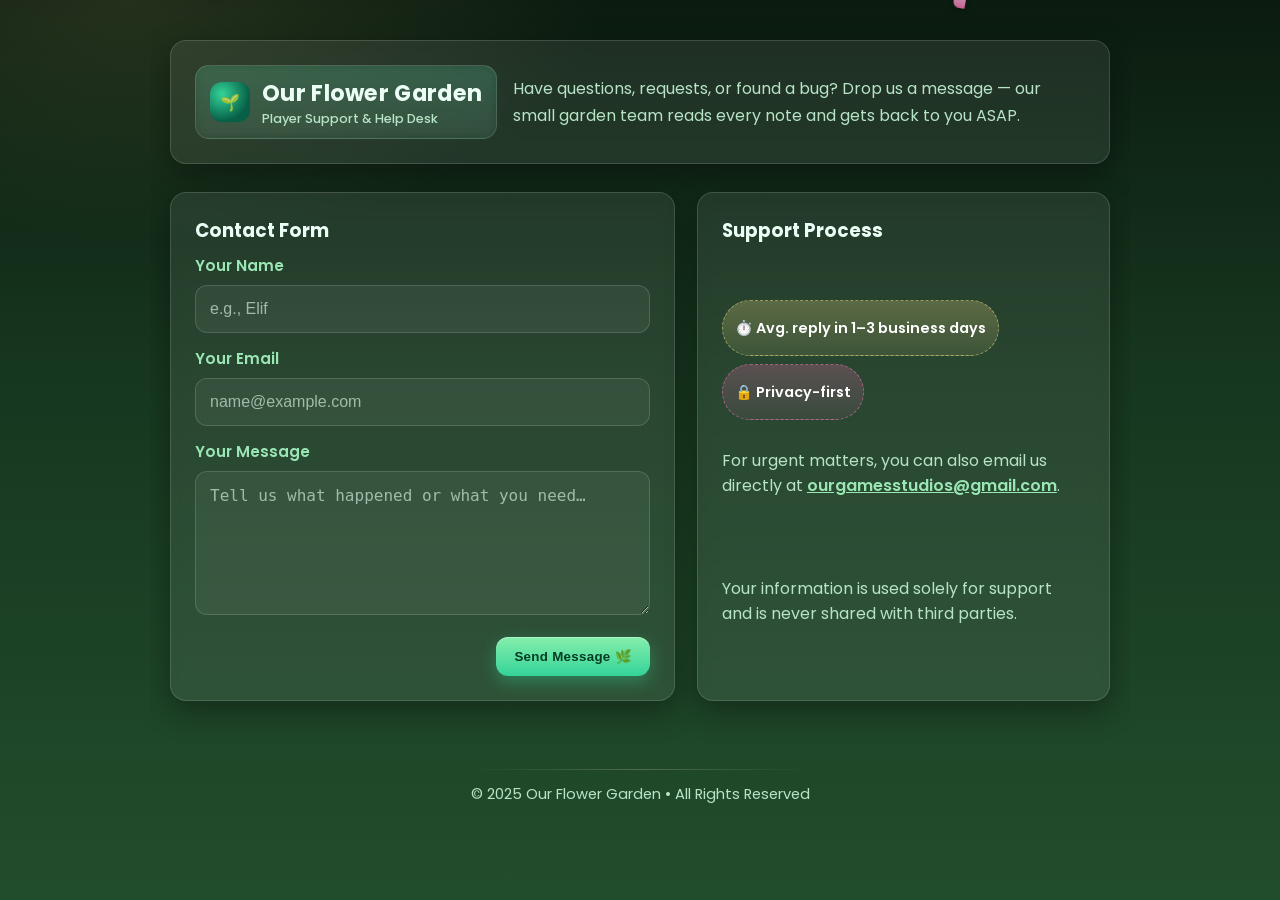
==== index.html @ 59d76f55 "Create index.html" ====
<!DOCTYPE html>
<html lang="en">
<head>
  <meta charset="UTF-8" />
  <meta name="viewport" content="width=device-width, initial-scale=1.0"/>
  <title>Our Flower Garden — Support</title>
  <link rel="preconnect" href="https://fonts.googleapis.com">
  <link rel="preconnect" href="https://fonts.gstatic.com" crossorigin>
  <link href="https://fonts.googleapis.com/css2?family=Poppins:wght@400;500;600;700&display=swap" rel="stylesheet">
  <style>
    :root {
      --bg-top: #0b1b0f;          /* night-sky green */
      --bg-mid: #16361f;          /* deep forest */
      --bg-bottom: #224d2c;       /* grass */
      --card: rgba(255,255,255,0.08);
      --glass: rgba(255,255,255,0.12);
      --ink: #ecfdf5;             /* mint-50 */
      --muted: #b7e4c7;           /* soft mint */
      --accent: #9ae6b4;          /* light green */
      --accent-strong: #34d399;   /* emerald */
      --accent-contrast: #053b24; /* very dark green */
      --rose: #f472b6;            /* flower pink */
      --sun: #fde68a;             /* pollen yellow */
      --border: rgba(255,255,255,0.14);
      --focus: #86efac;           /* focus ring */
      --shadow: 0 10px 30px rgba(0,0,0,.35);
      --radius: 16px;
    }

    * { box-sizing: border-box; }
    html, body { height: 100%; }

    body {
      margin: 0;
      color: var(--ink);
      font-family: 'Poppins', system-ui, -apple-system, Segoe UI, Roboto, sans-serif;
      display: flex;
      min-height: 100%;
      background:
        radial-gradient(1200px 500px at 80% -50%, rgba(255,182,193,.12), transparent 60%),
        radial-gradient(800px 400px at 10% 0%, rgba(253,230,138,.10), transparent 60%),
        linear-gradient(180deg, var(--bg-top) 0%, var(--bg-mid) 40%, var(--bg-bottom) 100%);
    }

    .container {
      width: min(980px, 100%);
      margin: 0 auto;
      padding: 40px 20px 80px;
      display: flex;
      flex-direction: column;
      align-items: center;
      gap: 28px;
      position: relative;
      overflow: hidden;
    }

    /* Decorative floating petals */
    .petal { position: absolute; pointer-events: none; opacity: .8; filter: blur(.3px); }
    .petal::before {
      content: ""; display: block; width: 12px; height: 18px; border-radius: 12px 12px 2px 12px;
      background: linear-gradient(180deg, #ffd1e6, #f472b6);
      box-shadow: 0 2px 6px rgba(0,0,0,.25);
    }
    .p1 { left: 6%;  top: -20px; animation: fall 12s linear infinite; }
    .p2 { left: 28%; top: -30px; animation: fall 14s linear infinite 1.2s; transform: rotate(20deg); }
    .p3 { left: 56%; top: -40px; animation: fall 11s linear infinite .6s;  transform: rotate(-15deg); }
    .p4 { left: 82%; top: -10px; animation: fall 16s linear infinite 2s;  transform: rotate(10deg); }
    @keyframes fall { to { transform: translateY(120vh) rotate(380deg); opacity: .4; } }

    header {
      width: 100%;
      background: linear-gradient(180deg, rgba(255,255,255,0.08), rgba(255,255,255,0.02));
      border: 1px solid var(--border);
      border-radius: var(--radius);
      box-shadow: var(--shadow);
      padding: 22px 20px;
      display: grid;
      grid-template-columns: auto 1fr;
      gap: 16px;
      align-items: center;
    }

    .brand {
      display: inline-flex; align-items: center; gap: 12px; padding: 10px 14px;
      background: linear-gradient(180deg, rgba(52,211,153,.18), rgba(52,211,153,.06));
      border: 1px solid var(--border); border-radius: 14px; backdrop-filter: blur(6px);
    }
    .brand-logo { width: 40px; height: 40px; border-radius: 12px; display:grid; place-items:center;
      background: radial-gradient(circle at 30% 30%, #34d399, #065f46 70%);
      color: white; font-weight: 700; }
    .brand h1 { margin: 0; font-size: 1.4rem; letter-spacing: .3px; }
    .brand small { display:block; color: var(--muted); font-weight: 500; font-size: .8rem; }

    .intro {
      margin: 0; color: var(--muted); line-height: 1.7; font-size: 1rem;
    }

    main { width: 100%; display: grid; grid-template-columns: 1fr; gap: 22px; }

    .card {
      background: var(--card);
      border: 1px solid var(--border);
      border-radius: var(--radius);
      box-shadow: var(--shadow);
      padding: 24px;
      backdrop-filter: blur(6px);
    }

    form.support-form { display: grid; gap: 14px; }
    label { font-weight: 600; font-size: .95rem; color: var(--accent); }

    .field { display: grid; gap: 8px; }

    input[type="text"], input[type="email"], textarea {
      width: 100%;
      padding: 14px 14px;
      background: rgba(255,255,255,.06);
      border: 1px solid var(--border);
      border-radius: 12px;
      color: var(--ink);
      font-size: 1rem;
      outline: none;
      transition: box-shadow .2s ease, border-color .2s ease, transform .05s ease;
    }
    input::placeholder, textarea::placeholder { color: #cfe8da; opacity: .7; }
    input:focus, textarea:focus { box-shadow: 0 0 0 3px var(--focus); border-color: var(--accent-strong); }

    .actions { display: flex; gap: 12px; align-items: center; justify-content: flex-end; margin-top: 8px; }

    .btn-primary {
      appearance: none; border: 0; cursor: pointer; font-weight: 700; letter-spacing:.3px;
      background: linear-gradient(180deg, #86efac, #34d399);
      color: var(--accent-contrast);
      padding: 12px 18px; border-radius: 12px;
      box-shadow: 0 6px 16px rgba(52,211,153,.35), inset 0 1px 0 rgba(255,255,255,.3);
      transition: transform .05s ease, filter .2s ease;
    }
    .btn-primary:hover { filter: brightness(1.05); }
    .btn-primary:active { transform: translateY(1px); }

    .support-process { display: grid; gap: 12px; }
    .process-badges { display: flex; flex-wrap: wrap; gap: 8px; }
    .badge {
      display: inline-flex; align-items: center; gap: 8px; padding: 8px 12px; border-radius: 999px;
      background: linear-gradient(180deg, rgba(253,230,138,.25), rgba(253,230,138,.1));
      border: 1px dashed rgba(253,230,138,.5); color: #fff; font-size: .9rem; font-weight: 600;
    }
    .badge.pink { background: linear-gradient(180deg, rgba(244,114,182,.25), rgba(244,114,182,.08)); border-color: rgba(244,114,182,.6); }

    .muted { color: var(--muted); }

    footer {
      margin-top: 18px; text-align: center; color: var(--muted); font-size: .92rem;
    }
    footer .divider {
      width: 100%; height: 1px; background: linear-gradient(90deg, transparent, rgba(255,255,255,.2), transparent);
      margin: 22px 0 14px;
    }

    /* Responsive */
    @media (min-width: 820px) {
      main { grid-template-columns: 1.1fr .9fr; }
    }
  </style>
</head>
<body>
  <div class="container">
    <span class="petal p1"></span>
    <span class="petal p2"></span>
    <span class="petal p3"></span>
    <span class="petal p4"></span>

    <header class="card">
      <div class="brand">
        <div class="brand-logo" aria-hidden="true">🌱</div>
        <div>
          <h1>Our Flower Garden</h1>
          <small>Player Support & Help Desk</small>
        </div>
      </div>
      <p class="intro">Have questions, requests, or found a bug? Drop us a message — our small garden team reads every note and gets back to you ASAP.</p>
    </header>

    <main>
      <section class="card" aria-labelledby="contact-title">
        <h2 id="contact-title" style="margin:0 0 10px 0; font-size:1.15rem;">Contact Form</h2>
        <form class="support-form" action="https://formspree.io/f/myzwagvw" method="POST">
          <div class="field">
            <label for="name">Your Name</label>
            <input id="name" type="text" name="name" placeholder="e.g., Elif" required />
          </div>
          <div class="field">
            <label for="email">Your Email</label>
            <input id="email" type="email" name="email" placeholder="name@example.com" required />
          </div>
          <div class="field">
            <label for="message">Your Message</label>
            <textarea id="message" name="message" rows="6" placeholder="Tell us what happened or what you need…" required></textarea>
          </div>
          <div class="actions">
            <button class="btn-primary" type="submit">Send Message 🌿</button>
          </div>
        </form>
      </section>

      <aside class="card support-process">
        <h2 style="margin:0 0 10px 0; font-size:1.15rem;">Support Process</h2>
        <div class="process-badges">
          <span class="badge">⏱️ Avg. reply in 1–3 business days</span>
          <span class="badge pink">🔒 Privacy-first</span>
        </div>
        <p class="muted">For urgent matters, you can also email us directly at 
          <a href="mailto:ourgamesstudios@gmail.com" style="color:var(--accent); font-weight:600;">ourgamesstudios@gmail.com</a>.
        </p>
        <p class="muted">Your information is used solely for support and is never shared with third parties.</p>
      </aside>
    </main>

    <footer>
      <div class="divider"></div>
      <div>© 2025 Our Flower Garden • All Rights Reserved</div>
    </footer>
  </div>
</body>
</html>
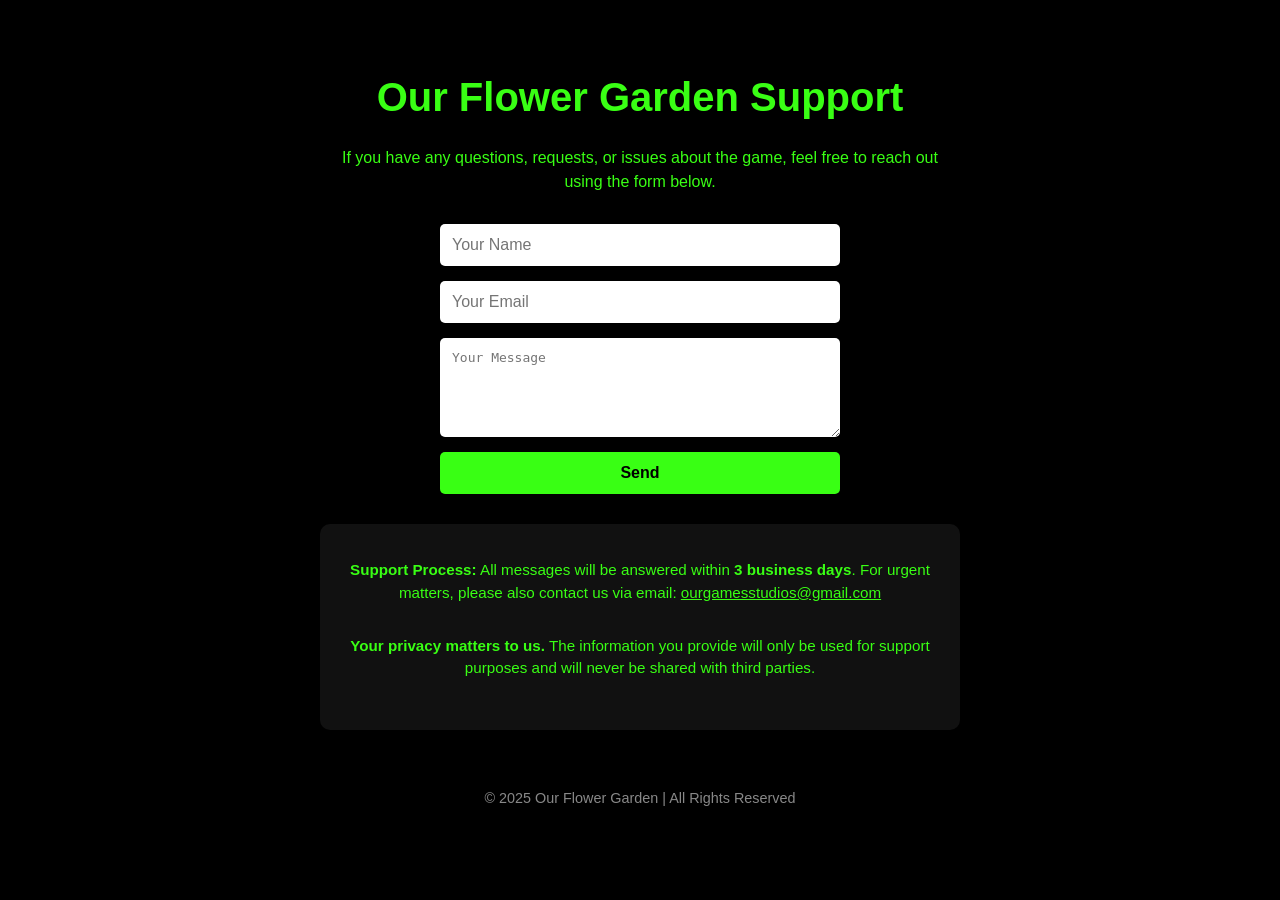
==== commit 67715a48: "Update index.html" ====
--- a/index.html
+++ b/index.html
@@ -3,223 +3,102 @@
 <head>
   <meta charset="UTF-8" />
   <meta name="viewport" content="width=device-width, initial-scale=1.0"/>
-  <title>Our Flower Garden — Support</title>
-  <link rel="preconnect" href="https://fonts.googleapis.com">
-  <link rel="preconnect" href="https://fonts.gstatic.com" crossorigin>
-  <link href="https://fonts.googleapis.com/css2?family=Poppins:wght@400;500;600;700&display=swap" rel="stylesheet">
+  <title>Our Flower Garden - Support</title>
   <style>
-    :root {
-      --bg-top: #0b1b0f;          /* night-sky green */
-      --bg-mid: #16361f;          /* deep forest */
-      --bg-bottom: #224d2c;       /* grass */
-      --card: rgba(255,255,255,0.08);
-      --glass: rgba(255,255,255,0.12);
-      --ink: #ecfdf5;             /* mint-50 */
-      --muted: #b7e4c7;           /* soft mint */
-      --accent: #9ae6b4;          /* light green */
-      --accent-strong: #34d399;   /* emerald */
-      --accent-contrast: #053b24; /* very dark green */
-      --rose: #f472b6;            /* flower pink */
-      --sun: #fde68a;             /* pollen yellow */
-      --border: rgba(255,255,255,0.14);
-      --focus: #86efac;           /* focus ring */
-      --shadow: 0 10px 30px rgba(0,0,0,.35);
-      --radius: 16px;
-    }
-
-    * { box-sizing: border-box; }
-    html, body { height: 100%; }
-
     body {
-      margin: 0;
-      color: var(--ink);
-      font-family: 'Poppins', system-ui, -apple-system, Segoe UI, Roboto, sans-serif;
-      display: flex;
-      min-height: 100%;
-      background:
-        radial-gradient(1200px 500px at 80% -50%, rgba(255,182,193,.12), transparent 60%),
-        radial-gradient(800px 400px at 10% 0%, rgba(253,230,138,.10), transparent 60%),
-        linear-gradient(180deg, var(--bg-top) 0%, var(--bg-mid) 40%, var(--bg-bottom) 100%);
-    }
-
-    .container {
-      width: min(980px, 100%);
-      margin: 0 auto;
-      padding: 40px 20px 80px;
+      background-color: #000;
+      color: #39FF14;
+      font-family: 'Segoe UI', sans-serif;
       display: flex;
       flex-direction: column;
       align-items: center;
-      gap: 28px;
-      position: relative;
-      overflow: hidden;
+      padding: 40px 20px;
     }
 
-    /* Decorative floating petals */
-    .petal { position: absolute; pointer-events: none; opacity: .8; filter: blur(.3px); }
-    .petal::before {
-      content: ""; display: block; width: 12px; height: 18px; border-radius: 12px 12px 2px 12px;
-      background: linear-gradient(180deg, #ffd1e6, #f472b6);
-      box-shadow: 0 2px 6px rgba(0,0,0,.25);
-    }
-    .p1 { left: 6%;  top: -20px; animation: fall 12s linear infinite; }
-    .p2 { left: 28%; top: -30px; animation: fall 14s linear infinite 1.2s; transform: rotate(20deg); }
-    .p3 { left: 56%; top: -40px; animation: fall 11s linear infinite .6s;  transform: rotate(-15deg); }
-    .p4 { left: 82%; top: -10px; animation: fall 16s linear infinite 2s;  transform: rotate(10deg); }
-    @keyframes fall { to { transform: translateY(120vh) rotate(380deg); opacity: .4; } }
-
-    header {
-      width: 100%;
-      background: linear-gradient(180deg, rgba(255,255,255,0.08), rgba(255,255,255,0.02));
-      border: 1px solid var(--border);
-      border-radius: var(--radius);
-      box-shadow: var(--shadow);
-      padding: 22px 20px;
-      display: grid;
-      grid-template-columns: auto 1fr;
-      gap: 16px;
-      align-items: center;
+    h1 {
+      color: #39FF14;
+      font-size: 2.5em;
+      margin-bottom: 10px;
     }
 
-    .brand {
-      display: inline-flex; align-items: center; gap: 12px; padding: 10px 14px;
-      background: linear-gradient(180deg, rgba(52,211,153,.18), rgba(52,211,153,.06));
-      border: 1px solid var(--border); border-radius: 14px; backdrop-filter: blur(6px);
-    }
-    .brand-logo { width: 40px; height: 40px; border-radius: 12px; display:grid; place-items:center;
-      background: radial-gradient(circle at 30% 30%, #34d399, #065f46 70%);
-      color: white; font-weight: 700; }
-    .brand h1 { margin: 0; font-size: 1.4rem; letter-spacing: .3px; }
-    .brand small { display:block; color: var(--muted); font-weight: 500; font-size: .8rem; }
-
-    .intro {
-      margin: 0; color: var(--muted); line-height: 1.7; font-size: 1rem;
+    p {
+      max-width: 600px;
+      text-align: center;
+      line-height: 1.5em;
+      margin-bottom: 30px;
     }
 
-    main { width: 100%; display: grid; grid-template-columns: 1fr; gap: 22px; }
-
-    .card {
-      background: var(--card);
-      border: 1px solid var(--border);
-      border-radius: var(--radius);
-      box-shadow: var(--shadow);
-      padding: 24px;
-      backdrop-filter: blur(6px);
+    form {
+      display: flex;
+      flex-direction: column;
+      gap: 15px;
+      width: 100%;
+      max-width: 400px;
     }
 
-    form.support-form { display: grid; gap: 14px; }
-    label { font-weight: 600; font-size: .95rem; color: var(--accent); }
+    input, textarea {
+      padding: 12px;
+      border: none;
+      border-radius: 5px;
+      font-size: 1em;
+    }
 
-    .field { display: grid; gap: 8px; }
+    input[type="submit"] {
+      background-color: #39FF14;
+      color: #000;
+      font-weight: bold;
+      cursor: pointer;
+      transition: 0.3s;
+    }
 
-    input[type="text"], input[type="email"], textarea {
-      width: 100%;
-      padding: 14px 14px;
-      background: rgba(255,255,255,.06);
-      border: 1px solid var(--border);
-      border-radius: 12px;
-      color: var(--ink);
-      font-size: 1rem;
-      outline: none;
-      transition: box-shadow .2s ease, border-color .2s ease, transform .05s ease;
+    input[type="submit"]:hover {
+      background-color: #00cc66;
     }
-    input::placeholder, textarea::placeholder { color: #cfe8da; opacity: .7; }
-    input:focus, textarea:focus { box-shadow: 0 0 0 3px var(--focus); border-color: var(--accent-strong); }
-
-    .actions { display: flex; gap: 12px; align-items: center; justify-content: flex-end; margin-top: 8px; }
-
-    .btn-primary {
-      appearance: none; border: 0; cursor: pointer; font-weight: 700; letter-spacing:.3px;
-      background: linear-gradient(180deg, #86efac, #34d399);
-      color: var(--accent-contrast);
-      padding: 12px 18px; border-radius: 12px;
-      box-shadow: 0 6px 16px rgba(52,211,153,.35), inset 0 1px 0 rgba(255,255,255,.3);
-      transition: transform .05s ease, filter .2s ease;
-    }
-    .btn-primary:hover { filter: brightness(1.05); }
-    .btn-primary:active { transform: translateY(1px); }
-
-    .support-process { display: grid; gap: 12px; }
-    .process-badges { display: flex; flex-wrap: wrap; gap: 8px; }
-    .badge {
-      display: inline-flex; align-items: center; gap: 8px; padding: 8px 12px; border-radius: 999px;
-      background: linear-gradient(180deg, rgba(253,230,138,.25), rgba(253,230,138,.1));
-      border: 1px dashed rgba(253,230,138,.5); color: #fff; font-size: .9rem; font-weight: 600;
-    }
-    .badge.pink { background: linear-gradient(180deg, rgba(244,114,182,.25), rgba(244,114,182,.08)); border-color: rgba(244,114,182,.6); }
-
-    .muted { color: var(--muted); }
 
     footer {
-      margin-top: 18px; text-align: center; color: var(--muted); font-size: .92rem;
-    }
-    footer .divider {
-      width: 100%; height: 1px; background: linear-gradient(90deg, transparent, rgba(255,255,255,.2), transparent);
-      margin: 22px 0 14px;
+      margin-top: 60px;
+      font-size: 0.9em;
+      color: #888;
+      text-align: center;
     }
 
-    /* Responsive */
-    @media (min-width: 820px) {
-      main { grid-template-columns: 1.1fr .9fr; }
+    .info-box {
+      background-color: #111;
+      padding: 20px;
+      border-radius: 10px;
+      margin-top: 30px;
+      max-width: 600px;
+      font-size: 0.95em;
+      line-height: 1.6;
+    }
+
+    a {
+      color: #39FF14;
+      text-decoration: underline;
     }
   </style>
 </head>
 <body>
-  <div class="container">
-    <span class="petal p1"></span>
-    <span class="petal p2"></span>
-    <span class="petal p3"></span>
-    <span class="petal p4"></span>
 
-    <header class="card">
-      <div class="brand">
-        <div class="brand-logo" aria-hidden="true">🌱</div>
-        <div>
-          <h1>Our Flower Garden</h1>
-          <small>Player Support & Help Desk</small>
-        </div>
-      </div>
-      <p class="intro">Have questions, requests, or found a bug? Drop us a message — our small garden team reads every note and gets back to you ASAP.</p>
-    </header>
+  <h1>Our Flower Garden Support</h1>
+  <p>If you have any questions, requests, or issues about the game, feel free to reach out using the form below.</p>
 
-    <main>
-      <section class="card" aria-labelledby="contact-title">
-        <h2 id="contact-title" style="margin:0 0 10px 0; font-size:1.15rem;">Contact Form</h2>
-        <form class="support-form" action="https://formspree.io/f/myzwagvw" method="POST">
-          <div class="field">
-            <label for="name">Your Name</label>
-            <input id="name" type="text" name="name" placeholder="e.g., Elif" required />
-          </div>
-          <div class="field">
-            <label for="email">Your Email</label>
-            <input id="email" type="email" name="email" placeholder="name@example.com" required />
-          </div>
-          <div class="field">
-            <label for="message">Your Message</label>
-            <textarea id="message" name="message" rows="6" placeholder="Tell us what happened or what you need…" required></textarea>
-          </div>
-          <div class="actions">
-            <button class="btn-primary" type="submit">Send Message 🌿</button>
-          </div>
-        </form>
-      </section>
+  <form action="https://formspree.io/f/myzwagvw" method="POST">
+    <input type="text" name="name" placeholder="Your Name" required />
+    <input type="email" name="email" placeholder="Your Email" required />
+    <textarea name="message" rows="5" placeholder="Your Message" required></textarea>
+    <input type="submit" value="Send" />
+  </form>
 
-      <aside class="card support-process">
-        <h2 style="margin:0 0 10px 0; font-size:1.15rem;">Support Process</h2>
-        <div class="process-badges">
-          <span class="badge">⏱️ Avg. reply in 1–3 business days</span>
-          <span class="badge pink">🔒 Privacy-first</span>
-        </div>
-        <p class="muted">For urgent matters, you can also email us directly at 
-          <a href="mailto:ourgamesstudios@gmail.com" style="color:var(--accent); font-weight:600;">ourgamesstudios@gmail.com</a>.
-        </p>
-        <p class="muted">Your information is used solely for support and is never shared with third parties.</p>
-      </aside>
-    </main>
+  <div class="info-box">
+    <p><strong>Support Process:</strong> All messages will be answered within <strong>3 business days</strong>.  
+    For urgent matters, please also contact us via email: <a href="mailto:ourgamesstudios@gmail.com">ourgamesstudios@gmail.com</a></p>
+    <p><strong>Your privacy matters to us.</strong> The information you provide will only be used for support purposes and will never be shared with third parties.</p>
+  </div>
 
-    <footer>
-      <div class="divider"></div>
-      <div>© 2025 Our Flower Garden • All Rights Reserved</div>
-    </footer>
-  </div>
+  <footer>
+    © 2025 Our Flower Garden | All Rights Reserved
+  </footer>
+
 </body>
 </html>
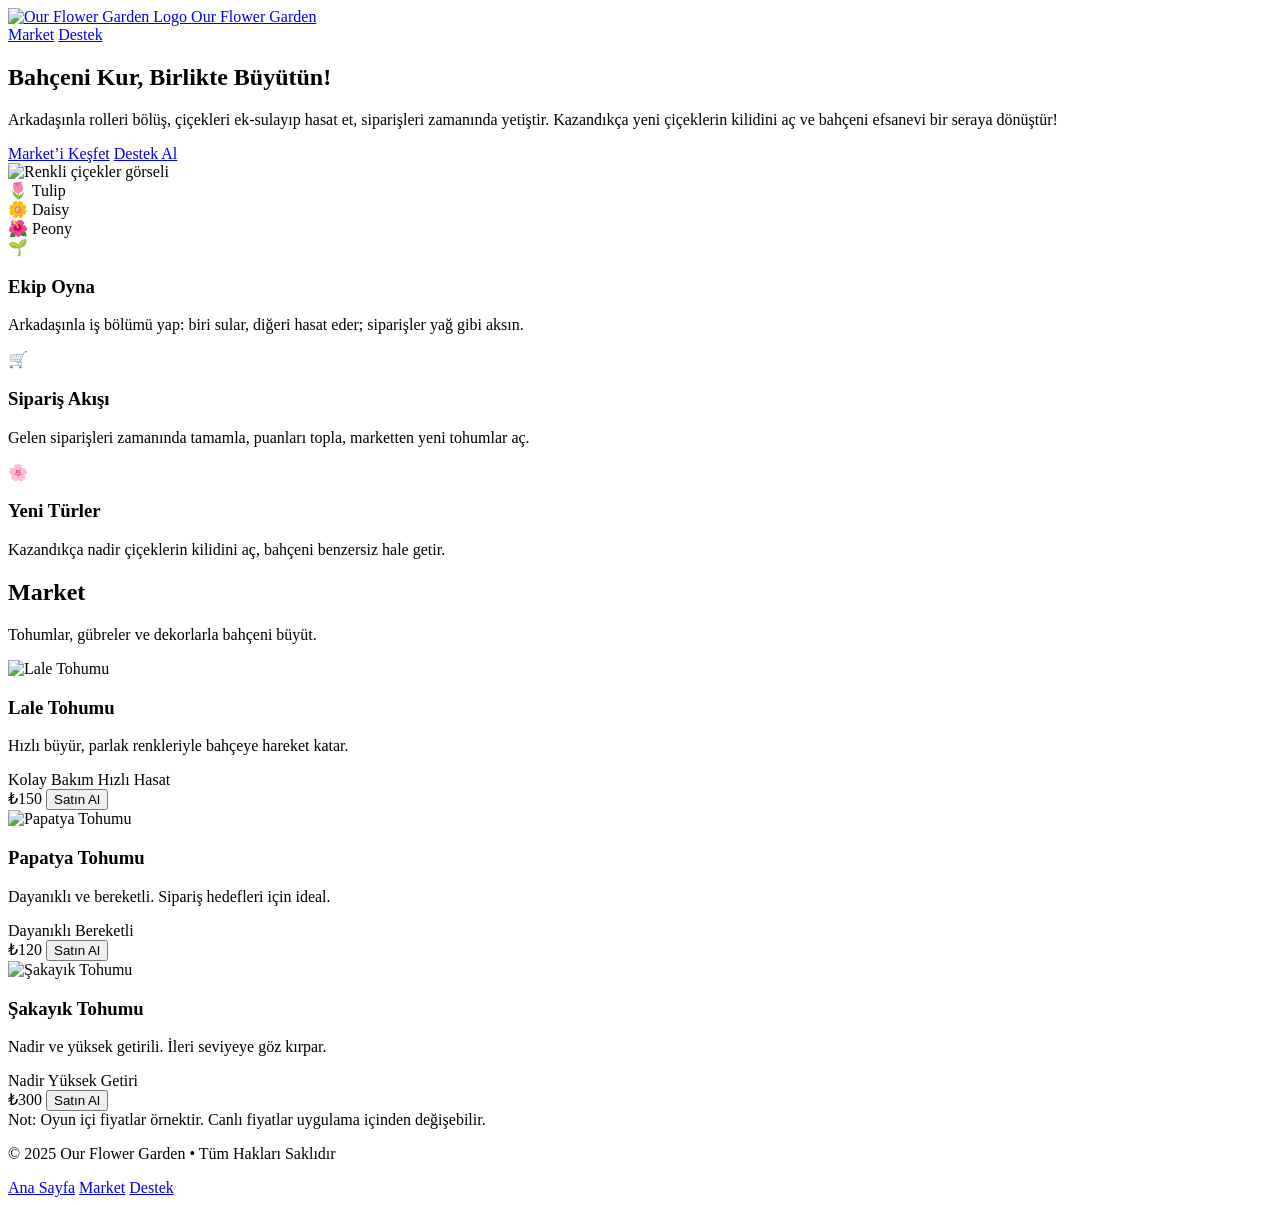
==== commit 727fed5c: "Update index.html" ====
--- a/index.html
+++ b/index.html
@@ -1,104 +1,144 @@
 <!DOCTYPE html>
-<html lang="en">
+<html lang="tr">
 <head>
   <meta charset="UTF-8" />
   <meta name="viewport" content="width=device-width, initial-scale=1.0"/>
-  <title>Our Flower Garden - Support</title>
-  <style>
-    body {
-      background-color: #000;
-      color: #39FF14;
-      font-family: 'Segoe UI', sans-serif;
-      display: flex;
-      flex-direction: column;
-      align-items: center;
-      padding: 40px 20px;
-    }
-
-    h1 {
-      color: #39FF14;
-      font-size: 2.5em;
-      margin-bottom: 10px;
-    }
-
-    p {
-      max-width: 600px;
-      text-align: center;
-      line-height: 1.5em;
-      margin-bottom: 30px;
-    }
-
-    form {
-      display: flex;
-      flex-direction: column;
-      gap: 15px;
-      width: 100%;
-      max-width: 400px;
-    }
-
-    input, textarea {
-      padding: 12px;
-      border: none;
-      border-radius: 5px;
-      font-size: 1em;
-    }
-
-    input[type="submit"] {
-      background-color: #39FF14;
-      color: #000;
-      font-weight: bold;
-      cursor: pointer;
-      transition: 0.3s;
-    }
-
-    input[type="submit"]:hover {
-      background-color: #00cc66;
-    }
-
-    footer {
-      margin-top: 60px;
-      font-size: 0.9em;
-      color: #888;
-      text-align: center;
-    }
-
-    .info-box {
-      background-color: #111;
-      padding: 20px;
-      border-radius: 10px;
-      margin-top: 30px;
-      max-width: 600px;
-      font-size: 0.95em;
-      line-height: 1.6;
-    }
-
-    a {
-      color: #39FF14;
-      text-decoration: underline;
-    }
-  </style>
+  <title>Our Flower Garden – Ana Sayfa & Market</title>
+  <link rel="preconnect" href="https://fonts.gstatic.com" crossorigin>
+  <link href="https://fonts.googleapis.com/css2?family=Poppins:wght@400;600;700&family=Inter:wght@400;600&display=swap" rel="stylesheet">
+  <link rel="stylesheet" href="./styles.css" />
+  <meta name="description" content="Arkadaşınla rolleri bölüş, çiçek yetiştir, hasat et, siparişleri tamamla ve yeni çiçeklerin kilidini aç. Our Flower Garden dünyasına katıl!">
 </head>
 <body>
+  <header class="site-header">
+    <div class="container nav">
+      <a class="brand" href="./index.html">
+        <img class="brand-logo" src="https://images.unsplash.com/photo-1520975867597-0f146f3e25a6?q=80&w=200&auto=format&fit=crop" alt="Our Flower Garden Logo"/>
+        <span>Our Flower Garden</span>
+      </a>
+      <nav class="menu">
+        <a href="#market">Market</a>
+        <a href="./support.html">Destek</a>
+      </nav>
+    </div>
+  </header>
 
-  <h1>Our Flower Garden Support</h1>
-  <p>If you have any questions, requests, or issues about the game, feel free to reach out using the form below.</p>
+  <section class="hero">
+    <div class="container hero-inner">
+      <div class="hero-text">
+        <h1>Bahçeni Kur, <span class="highlight">Birlikte</span> Büyütün!</h1>
+        <p>
+          Arkadaşınla rolleri bölüş, çiçekleri ek-sulayıp hasat et, siparişleri zamanında yetiştir.
+          Kazandıkça yeni çiçeklerin kilidini aç ve bahçeni efsanevi bir seraya dönüştür!
+        </p>
+        <div class="cta">
+          <a class="btn primary" href="#market">Market’i Keşfet</a>
+          <a class="btn ghost" href="./support.html">Destek Al</a>
+        </div>
+      </div>
+      <div class="hero-visual">
+        <img src="https://images.unsplash.com/photo-1490750967868-88aa4486c946?q=80&w=900&auto=format&fit=crop" alt="Renkli çiçekler görseli" />
+        <div class="flower-chip">🌷 Tulip</div>
+        <div class="flower-chip chip-2">🌼 Daisy</div>
+        <div class="flower-chip chip-3">🌺 Peony</div>
+      </div>
+    </div>
+    <div class="petals"></div>
+  </section>
 
-  <form action="https://formspree.io/f/myzwagvw" method="POST">
-    <input type="text" name="name" placeholder="Your Name" required />
-    <input type="email" name="email" placeholder="Your Email" required />
-    <textarea name="message" rows="5" placeholder="Your Message" required></textarea>
-    <input type="submit" value="Send" />
-  </form>
+  <section class="features">
+    <div class="container grid-3">
+      <div class="feature-card">
+        <div class="icon">🌱</div>
+        <h3>Ekip Oyna</h3>
+        <p>Arkadaşınla iş bölümü yap: biri sular, diğeri hasat eder; siparişler yağ gibi aksın.</p>
+      </div>
+      <div class="feature-card">
+        <div class="icon">🛒</div>
+        <h3>Sipariş Akışı</h3>
+        <p>Gelen siparişleri zamanında tamamla, puanları topla, marketten yeni tohumlar aç.</p>
+      </div>
+      <div class="feature-card">
+        <div class="icon">🌸</div>
+        <h3>Yeni Türler</h3>
+        <p>Kazandıkça nadir çiçeklerin kilidini aç, bahçeni benzersiz hale getir.</p>
+      </div>
+    </div>
+  </section>
 
-  <div class="info-box">
-    <p><strong>Support Process:</strong> All messages will be answered within <strong>3 business days</strong>.  
-    For urgent matters, please also contact us via email: <a href="mailto:ourgamesstudios@gmail.com">ourgamesstudios@gmail.com</a></p>
-    <p><strong>Your privacy matters to us.</strong> The information you provide will only be used for support purposes and will never be shared with third parties.</p>
-  </div>
+  <section id="market" class="market">
+    <div class="container">
+      <h2>Market</h2>
+      <p class="section-sub">Tohumlar, gübreler ve dekorlarla bahçeni büyüt.</p>
 
-  <footer>
-    © 2025 Our Flower Garden | All Rights Reserved
+      <div class="cards">
+        <!-- Kart 1 -->
+        <article class="card">
+          <img src="https://images.unsplash.com/photo-1468327768560-75b778cbb551?q=80&w=800&auto=format&fit=crop" alt="Lale Tohumu">
+          <div class="card-body">
+            <h3>Lale Tohumu</h3>
+            <p>Hızlı büyür, parlak renkleriyle bahçeye hareket katar.</p>
+            <div class="card-meta">
+              <span class="pill">Kolay Bakım</span>
+              <span class="pill">Hızlı Hasat</span>
+            </div>
+            <div class="card-cta">
+              <span class="price">₺150</span>
+              <button class="btn primary">Satın Al</button>
+            </div>
+          </div>
+        </article>
+
+        <!-- Kart 2 -->
+        <article class="card">
+          <img src="https://images.unsplash.com/photo-1501004318641-b39e6451bec6?q=80&w=800&auto=format&fit=crop" alt="Papatya Tohumu">
+          <div class="card-body">
+            <h3>Papatya Tohumu</h3>
+            <p>Dayanıklı ve bereketli. Sipariş hedefleri için ideal.</p>
+            <div class="card-meta">
+              <span class="pill">Dayanıklı</span>
+              <span class="pill">Bereketli</span>
+            </div>
+            <div class="card-cta">
+              <span class="price">₺120</span>
+              <button class="btn primary">Satın Al</button>
+            </div>
+          </div>
+        </article>
+
+        <!-- Kart 3 -->
+        <article class="card">
+          <img src="https://images.unsplash.com/photo-1509043759401-136742328bb3?q=80&w=800&auto=format&fit=crop" alt="Şakayık Tohumu">
+          <div class="card-body">
+            <h3>Şakayık Tohumu</h3>
+            <p>Nadir ve yüksek getirili. İleri seviyeye göz kırpar.</p>
+            <div class="card-meta">
+              <span class="pill">Nadir</span>
+              <span class="pill">Yüksek Getiri</span>
+            </div>
+            <div class="card-cta">
+              <span class="price">₺300</span>
+              <button class="btn primary">Satın Al</button>
+            </div>
+          </div>
+        </article>
+      </div>
+
+      <div class="note">
+        Not: Oyun içi fiyatlar örnektir. Canlı fiyatlar uygulama içinden değişebilir.
+      </div>
+    </div>
+  </section>
+
+  <footer class="site-footer">
+    <div class="container footer-inner">
+      <p>© 2025 Our Flower Garden • Tüm Hakları Saklıdır</p>
+      <nav class="footer-menu">
+        <a href="./index.html">Ana Sayfa</a>
+        <a href="#market">Market</a>
+        <a href="./support.html">Destek</a>
+      </nav>
+    </div>
   </footer>
-
 </body>
 </html>
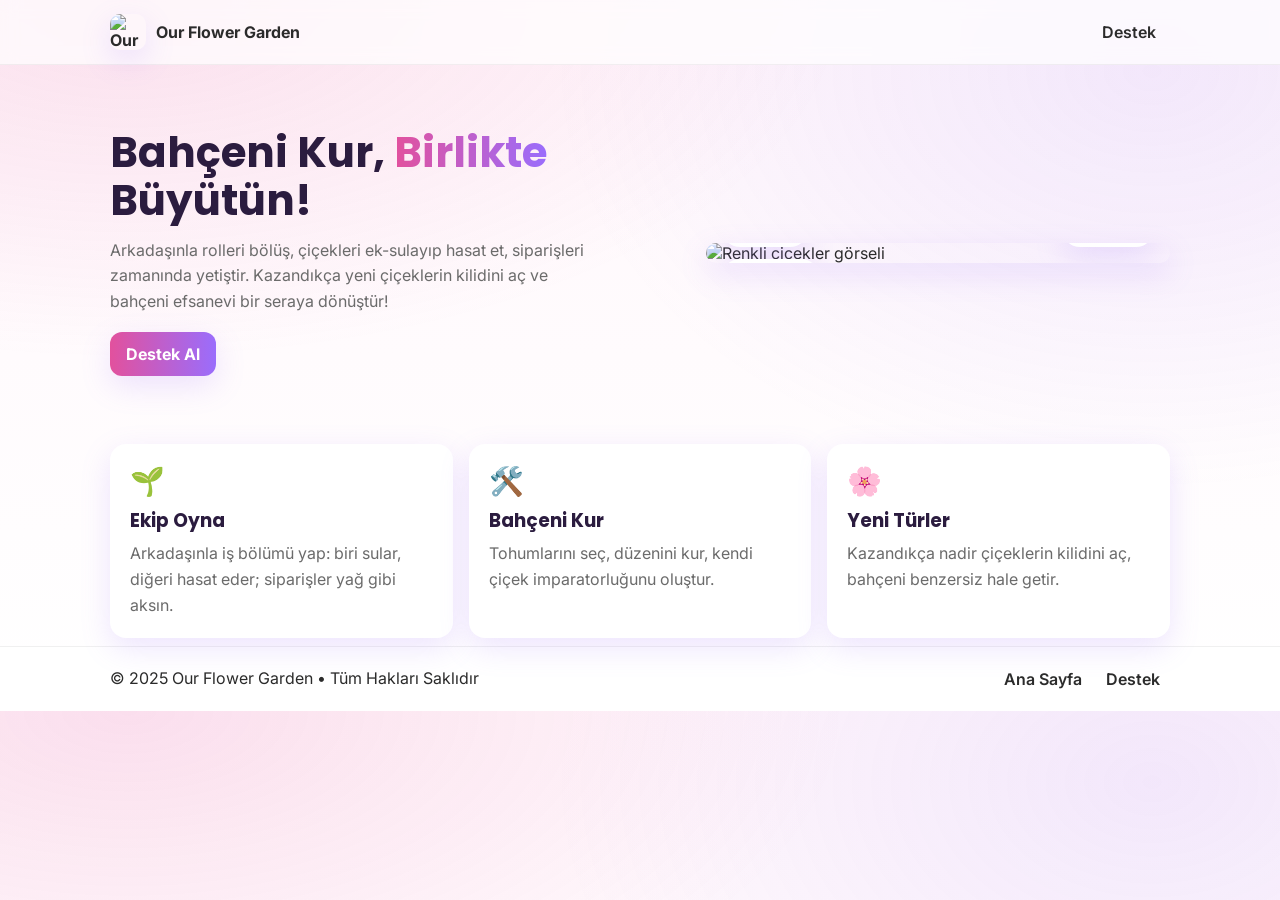
==== commit aec40030: "Update index.html" ====
--- a/index.html
+++ b/index.html
@@ -3,7 +3,7 @@
 <head>
   <meta charset="UTF-8" />
   <meta name="viewport" content="width=device-width, initial-scale=1.0"/>
-  <title>Our Flower Garden – Ana Sayfa & Market</title>
+  <title>Our Flower Garden – Ana Sayfa</title>
   <link rel="preconnect" href="https://fonts.gstatic.com" crossorigin>
   <link href="https://fonts.googleapis.com/css2?family=Poppins:wght@400;600;700&family=Inter:wght@400;600&display=swap" rel="stylesheet">
   <link rel="stylesheet" href="./styles.css" />
@@ -17,7 +17,6 @@
         <span>Our Flower Garden</span>
       </a>
       <nav class="menu">
-        <a href="#market">Market</a>
         <a href="./support.html">Destek</a>
       </nav>
     </div>
@@ -32,8 +31,7 @@
           Kazandıkça yeni çiçeklerin kilidini aç ve bahçeni efsanevi bir seraya dönüştür!
         </p>
         <div class="cta">
-          <a class="btn primary" href="#market">Market’i Keşfet</a>
-          <a class="btn ghost" href="./support.html">Destek Al</a>
+          <a class="btn primary" href="./support.html">Destek Al</a>
         </div>
       </div>
       <div class="hero-visual">
@@ -54,9 +52,9 @@
         <p>Arkadaşınla iş bölümü yap: biri sular, diğeri hasat eder; siparişler yağ gibi aksın.</p>
       </div>
       <div class="feature-card">
-        <div class="icon">🛒</div>
-        <h3>Sipariş Akışı</h3>
-        <p>Gelen siparişleri zamanında tamamla, puanları topla, marketten yeni tohumlar aç.</p>
+        <div class="icon">🛠️</div>
+        <h3>Bahçeni Kur</h3>
+        <p>Tohumlarını seç, düzenini kur, kendi çiçek imparatorluğunu oluştur.</p>
       </div>
       <div class="feature-card">
         <div class="icon">🌸</div>
@@ -66,76 +64,11 @@
     </div>
   </section>
 
-  <section id="market" class="market">
-    <div class="container">
-      <h2>Market</h2>
-      <p class="section-sub">Tohumlar, gübreler ve dekorlarla bahçeni büyüt.</p>
-
-      <div class="cards">
-        <!-- Kart 1 -->
-        <article class="card">
-          <img src="https://images.unsplash.com/photo-1468327768560-75b778cbb551?q=80&w=800&auto=format&fit=crop" alt="Lale Tohumu">
-          <div class="card-body">
-            <h3>Lale Tohumu</h3>
-            <p>Hızlı büyür, parlak renkleriyle bahçeye hareket katar.</p>
-            <div class="card-meta">
-              <span class="pill">Kolay Bakım</span>
-              <span class="pill">Hızlı Hasat</span>
-            </div>
-            <div class="card-cta">
-              <span class="price">₺150</span>
-              <button class="btn primary">Satın Al</button>
-            </div>
-          </div>
-        </article>
-
-        <!-- Kart 2 -->
-        <article class="card">
-          <img src="https://images.unsplash.com/photo-1501004318641-b39e6451bec6?q=80&w=800&auto=format&fit=crop" alt="Papatya Tohumu">
-          <div class="card-body">
-            <h3>Papatya Tohumu</h3>
-            <p>Dayanıklı ve bereketli. Sipariş hedefleri için ideal.</p>
-            <div class="card-meta">
-              <span class="pill">Dayanıklı</span>
-              <span class="pill">Bereketli</span>
-            </div>
-            <div class="card-cta">
-              <span class="price">₺120</span>
-              <button class="btn primary">Satın Al</button>
-            </div>
-          </div>
-        </article>
-
-        <!-- Kart 3 -->
-        <article class="card">
-          <img src="https://images.unsplash.com/photo-1509043759401-136742328bb3?q=80&w=800&auto=format&fit=crop" alt="Şakayık Tohumu">
-          <div class="card-body">
-            <h3>Şakayık Tohumu</h3>
-            <p>Nadir ve yüksek getirili. İleri seviyeye göz kırpar.</p>
-            <div class="card-meta">
-              <span class="pill">Nadir</span>
-              <span class="pill">Yüksek Getiri</span>
-            </div>
-            <div class="card-cta">
-              <span class="price">₺300</span>
-              <button class="btn primary">Satın Al</button>
-            </div>
-          </div>
-        </article>
-      </div>
-
-      <div class="note">
-        Not: Oyun içi fiyatlar örnektir. Canlı fiyatlar uygulama içinden değişebilir.
-      </div>
-    </div>
-  </section>
-
   <footer class="site-footer">
     <div class="container footer-inner">
       <p>© 2025 Our Flower Garden • Tüm Hakları Saklıdır</p>
       <nav class="footer-menu">
         <a href="./index.html">Ana Sayfa</a>
-        <a href="#market">Market</a>
         <a href="./support.html">Destek</a>
       </nav>
     </div>
--- a/styles.css
+++ b/styles.css
@@ -0,0 +1,191 @@
+:root{
+  --bg:#fff7fb;                 /* çok açık pembe/cream tabanı */
+  --bg-2:#fff;                  /* kart/beyaz taban */
+  --text:#2b2b2b;
+  --muted:#6b6b6b;
+  --primary:#e2519d;            /* pembe */
+  --primary-2:#9a6dfc;          /* lavanta */
+  --accent:#57c78f;             /* yumuşak yeşil */
+  --yellow:#ffd66e;
+  --shadow: 0 10px 30px rgba(154,109,252,.18);
+  --radius:16px;
+}
+
+*{box-sizing:border-box}
+html,body{margin:0;padding:0}
+body{
+  font-family: "Inter", system-ui, -apple-system, Segoe UI, Roboto, Arial, sans-serif;
+  color:var(--text);
+  background:
+    radial-gradient(1200px 600px at 10% 0%, rgba(226,81,157,.15), transparent 60%),
+    radial-gradient(1000px 700px at 90% 10%, rgba(154,109,252,.12), transparent 60%),
+    linear-gradient(180deg, var(--bg), #fff);
+}
+
+/* Header */
+.site-header{
+  position:sticky; top:0; z-index:50;
+  background: rgba(255,255,255,.7);
+  backdrop-filter: blur(8px);
+  border-bottom: 1px solid rgba(0,0,0,.05);
+}
+.container{max-width:1100px;margin:0 auto;padding:0 20px}
+.nav{display:flex;align-items:center;justify-content:space-between;min-height:64px}
+.brand{display:flex;gap:10px;align-items:center;text-decoration:none;color:var(--text);font-weight:700}
+.brand-logo{width:36px;height:36px;border-radius:10px;object-fit:cover;box-shadow: var(--shadow)}
+.menu a{
+  text-decoration:none; color:var(--text);
+  padding:10px 14px; border-radius:10px; font-weight:600;
+}
+.menu a:hover,.menu a.active{background: rgba(226,81,157,.12);}
+
+/* Hero */
+.hero{
+  position:relative; overflow:hidden;
+  padding:64px 0 40px;
+}
+.hero-inner{display:grid;gap:28px;grid-template-columns:1.1fr .9fr;align-items:center}
+.hero-text h1{
+  font-family:"Poppins",sans-serif;
+  font-size:clamp(28px, 4vw, 42px);
+  line-height:1.15; margin:0 0 12px;
+}
+.highlight{
+  background: linear-gradient(90deg, var(--primary), var(--primary-2));
+  -webkit-background-clip:text;background-clip:text;color:transparent;
+}
+.hero-text p{color:var(--muted);margin:0 0 18px;max-width:48ch}
+.cta{display:flex;gap:12px;flex-wrap:wrap}
+.btn{
+  border:none; cursor:pointer; font-weight:700; border-radius:12px;
+  padding:12px 16px; text-decoration:none; display:inline-flex; align-items:center; justify-content:center;
+}
+.btn.primary{
+  background: linear-gradient(90deg, var(--primary), var(--primary-2));
+  color:#fff; box-shadow: var(--shadow);
+}
+.btn.ghost{
+  color:var(--primary); background:#fff; border:1px solid rgba(226,81,157,.35);
+}
+.btn.full{width:100%}
+.btn.primary:hover{filter:saturate(1.1) brightness(1.02)}
+.btn.ghost:hover{background:rgba(226,81,157,.08)}
+
+.hero-visual{
+  position:relative;
+  border-radius:20px; overflow:hidden; box-shadow: var(--shadow);
+}
+.hero-visual img{display:block;width:100%;height:auto}
+.flower-chip{
+  position:absolute; left:16px; bottom:16px;
+  background:#fff; color:var(--text); padding:8px 12px; border-radius:999px; font-weight:700;
+  box-shadow: var(--shadow);
+}
+.chip-2{left:auto; right:16px; bottom:16px}
+.chip-3{left:16px; bottom:auto; top:16px}
+
+/* floating petals (decorative) */
+.petals{
+  pointer-events:none; position:absolute; inset:0;
+  background:
+    url('https://raw.githubusercontent.com/encharm/Font-Awesome-SVG-PNG/master/white/svg/flower.svg') no-repeat -120px 40% / 120px,
+    url('https://raw.githubusercontent.com/encharm/Font-Awesome-SVG-PNG/master/white/svg/flower.svg') no-repeat 102% 10% / 100px;
+  opacity:.05;
+}
+
+/* Features */
+.features{padding:28px 0 8px}
+.grid-3{display:grid;gap:16px;grid-template-columns:repeat(3, 1fr)}
+.feature-card{
+  background:var(--bg-2); border-radius:var(--radius); padding:20px; box-shadow: var(--shadow)
+}
+.icon{font-size:28px;margin-bottom:8px}
+.feature-card h3{margin:6px 0 6px;font-family:"Poppins",sans-serif}
+.feature-card p{margin:0;color:var(--muted)}
+
+/* Market */
+.market{padding:42px 0 64px}
+.market h2{
+  font-size:clamp(22px, 3.5vw, 32px);
+  margin:0 0 6px; font-family:"Poppins",sans-serif;
+}
+.section-sub{color:var(--muted);margin:0 0 16px}
+.cards{
+  display:grid; gap:18px;
+  grid-template-columns: repeat(3, 1fr);
+}
+.card{
+  background:var(--bg-2); border-radius:18px; overflow:hidden; box-shadow: var(--shadow);
+  display:flex; flex-direction:column;
+}
+.card img{width:100%; height:180px; object-fit:cover}
+.card-body{padding:16px}
+.card-body h3{margin:0 0 6px}
+.card-body p{margin:0 0 10px; color:var(--muted)}
+.card-meta{display:flex; gap:8px; flex-wrap:wrap; margin-bottom:12px}
+.pill{
+  background:linear-gradient(90deg, #ffe6f4, #f0e7ff);
+  color:#6a3c5f; border:1px solid rgba(226,81,157,.25);
+  padding:6px 10px; border-radius:999px; font-size:12px; font-weight:700;
+}
+.card-cta{display:flex; align-items:center; justify-content:space-between}
+.price{font-weight:800; color:#3a2d53}
+.note{margin-top:14px;color:var(--muted);font-size:.95rem}
+
+/* Support page specifics */
+.support-body{
+  background:
+    radial-gradient(1200px 600px at 8% 0%, rgba(87,199,143,.18), transparent 60%),
+    radial-gradient(1000px 700px at 92% 4%, rgba(226,81,157,.12), transparent 60%),
+    linear-gradient(180deg, var(--bg), #fff);
+}
+.support-wrapper{max-width:900px;margin:0 auto;padding:32px 20px}
+.support-hero{text-align:center;margin-top:12px;margin-bottom:18px}
+.support-hero h1{font-family:"Poppins",sans-serif;font-size:clamp(24px, 4vw, 36px);margin:0 0 8px}
+.support-hero p{color:var(--muted);margin:0}
+.support-form-area{
+  display:grid; gap:18px; grid-template-columns: 1.1fr .9fr;
+  align-items:start; margin-top:18px;
+}
+.support-form{
+  background:var(--bg-2); border-radius:var(--radius); padding:20px; box-shadow: var(--shadow)
+}
+.support-form label{display:flex; flex-direction:column; gap:6px; margin-bottom:12px; font-weight:600}
+.support-form input,.support-form textarea{
+  padding:12px 14px; border:1px solid rgba(0,0,0,.08);
+  border-radius:12px; font-size:16px; outline:none;
+  background:#fff;
+}
+.support-form input:focus,.support-form textarea:focus{
+  border-color: rgba(154,109,252,.45); box-shadow: 0 0 0 4px rgba(154,109,252,.12);
+}
+.info-box{
+  background:linear-gradient(180deg, #fff, #fff9fd);
+  border:1px solid rgba(226,81,157,.25);
+  border-radius:var(--radius); padding:20px; box-shadow: var(--shadow)
+}
+.info-box a{color:var(--primary); text-decoration:underline; font-weight:700}
+
+/* Footer */
+.site-footer{border-top:1px solid rgba(0,0,0,.06); background:#fff}
+.footer-inner{display:flex; align-items:center; justify-content:space-between; min-height:64px}
+.footer-menu a{
+  text-decoration:none; color:var(--text); font-weight:600; padding:8px 10px; border-radius:8px;
+}
+.footer-menu a:hover{background: rgba(154,109,252,.12)}
+
+/* Utilities */
+h1,h2,h3{color:#2b1c3f}
+a{color:var(--primary)}
+p{line-height:1.6}
+
+/* Responsive */
+@media (max-width: 980px){
+  .hero-inner{grid-template-columns:1fr}
+  .support-form-area{grid-template-columns:1fr}
+  .cards{grid-template-columns: repeat(2, 1fr);}
+}
+@media (max-width: 640px){
+  .grid-3{grid-template-columns:1fr}
+  .cards{grid-template-columns:1fr}
+}
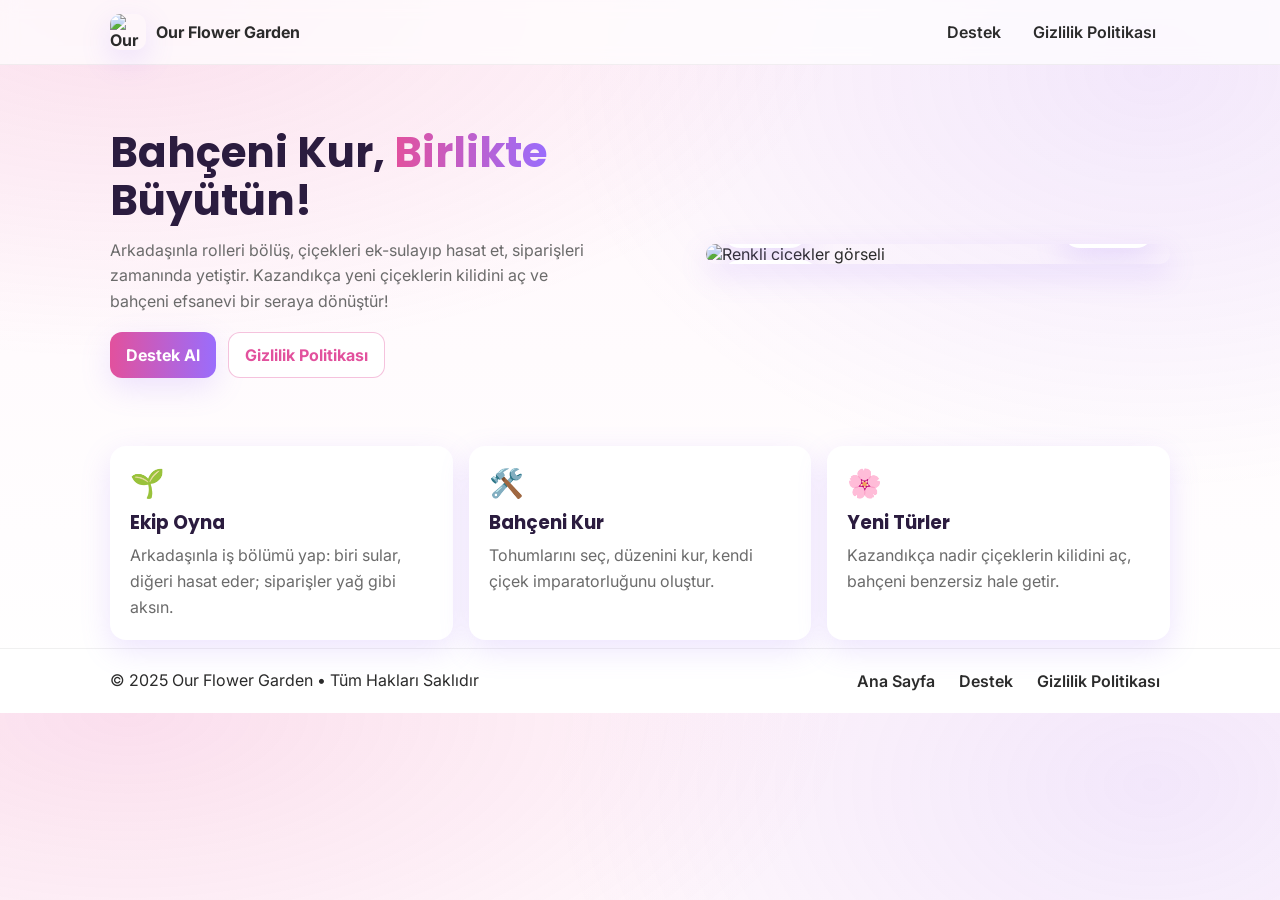
==== commit 0d7940c4: "Update index.html" ====
--- a/index.html
+++ b/index.html
@@ -18,6 +18,7 @@
       </a>
       <nav class="menu">
         <a href="./support.html">Destek</a>
+        <a href="./privacy.html">Gizlilik Politikası</a>
       </nav>
     </div>
   </header>
@@ -32,6 +33,7 @@
         </p>
         <div class="cta">
           <a class="btn primary" href="./support.html">Destek Al</a>
+          <a class="btn ghost" href="./privacy.html">Gizlilik Politikası</a>
         </div>
       </div>
       <div class="hero-visual">
@@ -70,6 +72,7 @@
       <nav class="footer-menu">
         <a href="./index.html">Ana Sayfa</a>
         <a href="./support.html">Destek</a>
+        <a href="./privacy.html">Gizlilik Politikası</a>
       </nav>
     </div>
   </footer>
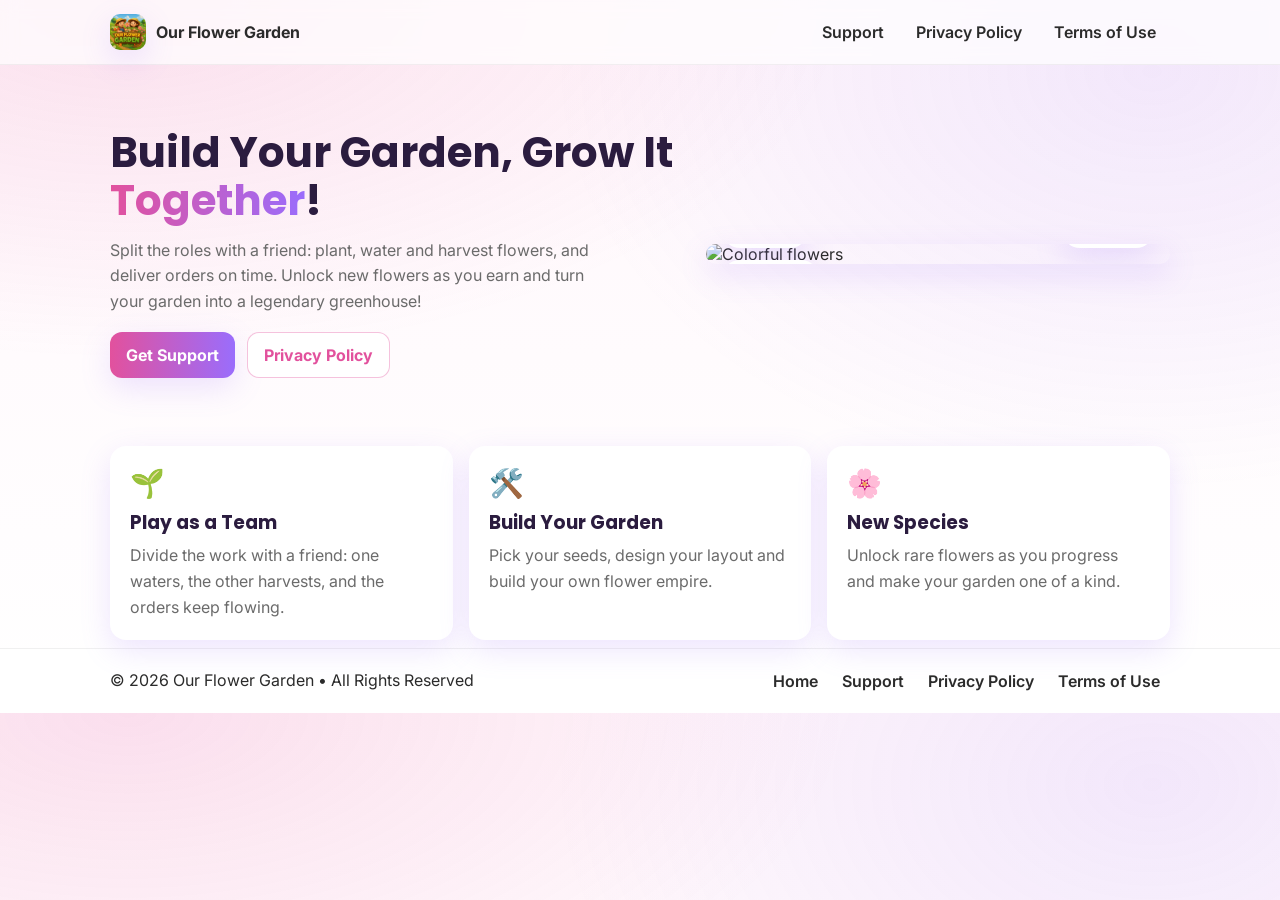
==== commit f68cec60: "Site English only; new Privacy Policy and Terms of Use - privacy.html replaced with the in-game poli" ====
--- a/index.html
+++ b/index.html
@@ -1,24 +1,25 @@
 <!DOCTYPE html>
-<html lang="tr">
+<html lang="en">
 <head>
   <meta charset="UTF-8" />
   <meta name="viewport" content="width=device-width, initial-scale=1.0"/>
-  <title>Our Flower Garden – Ana Sayfa</title>
+  <title>Our Flower Garden – Home</title>
   <link rel="preconnect" href="https://fonts.gstatic.com" crossorigin>
   <link href="https://fonts.googleapis.com/css2?family=Poppins:wght@400;600;700&family=Inter:wght@400;600&display=swap" rel="stylesheet">
   <link rel="stylesheet" href="./styles.css" />
-  <meta name="description" content="Arkadaşınla rolleri bölüş, çiçek yetiştir, hasat et, siparişleri tamamla ve yeni çiçeklerin kilidini aç. Our Flower Garden dünyasına katıl!">
+  <meta name="description" content="Share the work with a friend, grow and harvest flowers, complete orders and unlock new flowers. Join the world of Our Flower Garden!">
 </head>
 <body>
   <header class="site-header">
     <div class="container nav">
       <a class="brand" href="./index.html">
-        <img class="brand-logo" src="https://images.unsplash.com/photo-1520975867597-0f146f3e25a6?q=80&w=200&auto=format&fit=crop" alt="Our Flower Garden Logo"/>
+        <img class="brand-logo" src="./logo.png" alt="Our Flower Garden Logo"/>
         <span>Our Flower Garden</span>
       </a>
       <nav class="menu">
-        <a href="./support.html">Destek</a>
-        <a href="./privacy.html">Gizlilik Politikası</a>
+        <a href="./support.html">Support</a>
+        <a href="./privacy.html">Privacy Policy</a>
+        <a href="./terms.html">Terms of Use</a>
       </nav>
     </div>
   </header>
@@ -26,18 +27,18 @@
   <section class="hero">
     <div class="container hero-inner">
       <div class="hero-text">
-        <h1>Bahçeni Kur, <span class="highlight">Birlikte</span> Büyütün!</h1>
+        <h1>Build Your Garden, Grow It <span class="highlight">Together</span>!</h1>
         <p>
-          Arkadaşınla rolleri bölüş, çiçekleri ek-sulayıp hasat et, siparişleri zamanında yetiştir.
-          Kazandıkça yeni çiçeklerin kilidini aç ve bahçeni efsanevi bir seraya dönüştür!
+          Split the roles with a friend: plant, water and harvest flowers, and deliver orders on time.
+          Unlock new flowers as you earn and turn your garden into a legendary greenhouse!
         </p>
         <div class="cta">
-          <a class="btn primary" href="./support.html">Destek Al</a>
-          <a class="btn ghost" href="./privacy.html">Gizlilik Politikası</a>
+          <a class="btn primary" href="./support.html">Get Support</a>
+          <a class="btn ghost" href="./privacy.html">Privacy Policy</a>
         </div>
       </div>
       <div class="hero-visual">
-        <img src="https://images.unsplash.com/photo-1490750967868-88aa4486c946?q=80&w=900&auto=format&fit=crop" alt="Renkli çiçekler görseli" />
+        <img src="https://images.unsplash.com/photo-1490750967868-88aa4486c946?q=80&w=900&auto=format&fit=crop" alt="Colorful flowers" />
         <div class="flower-chip">🌷 Tulip</div>
         <div class="flower-chip chip-2">🌼 Daisy</div>
         <div class="flower-chip chip-3">🌺 Peony</div>
@@ -50,29 +51,30 @@
     <div class="container grid-3">
       <div class="feature-card">
         <div class="icon">🌱</div>
-        <h3>Ekip Oyna</h3>
-        <p>Arkadaşınla iş bölümü yap: biri sular, diğeri hasat eder; siparişler yağ gibi aksın.</p>
+        <h3>Play as a Team</h3>
+        <p>Divide the work with a friend: one waters, the other harvests, and the orders keep flowing.</p>
       </div>
       <div class="feature-card">
         <div class="icon">🛠️</div>
-        <h3>Bahçeni Kur</h3>
-        <p>Tohumlarını seç, düzenini kur, kendi çiçek imparatorluğunu oluştur.</p>
+        <h3>Build Your Garden</h3>
+        <p>Pick your seeds, design your layout and build your own flower empire.</p>
       </div>
       <div class="feature-card">
         <div class="icon">🌸</div>
-        <h3>Yeni Türler</h3>
-        <p>Kazandıkça nadir çiçeklerin kilidini aç, bahçeni benzersiz hale getir.</p>
+        <h3>New Species</h3>
+        <p>Unlock rare flowers as you progress and make your garden one of a kind.</p>
       </div>
     </div>
   </section>
 
   <footer class="site-footer">
     <div class="container footer-inner">
-      <p>© 2025 Our Flower Garden • Tüm Hakları Saklıdır</p>
+      <p>© 2026 Our Flower Garden • All Rights Reserved</p>
       <nav class="footer-menu">
-        <a href="./index.html">Ana Sayfa</a>
-        <a href="./support.html">Destek</a>
-        <a href="./privacy.html">Gizlilik Politikası</a>
+        <a href="./index.html">Home</a>
+        <a href="./support.html">Support</a>
+        <a href="./privacy.html">Privacy Policy</a>
+        <a href="./terms.html">Terms of Use</a>
       </nav>
     </div>
   </footer>
--- a/styles.css
+++ b/styles.css
@@ -166,6 +166,22 @@
 }
 .info-box a{color:var(--primary); text-decoration:underline; font-weight:700}
 
+/* Legal pages (privacy / terms) */
+.legal-wrapper{max-width:820px}
+.legal-doc{
+  background:linear-gradient(180deg, #fff, #fff9fd);
+  border:1px solid rgba(226,81,157,.25);
+  border-radius:var(--radius); padding:24px; box-shadow: var(--shadow);
+  margin-bottom:24px; scroll-margin-top:80px;
+}
+.legal-doc h1{font-family:"Poppins",sans-serif;font-size:clamp(24px, 4vw, 32px);margin:0 0 4px}
+.legal-doc h2{font-family:"Poppins",sans-serif;font-size:1.08rem;margin:22px 0 6px}
+.legal-doc .updated{color:var(--muted);margin:0 0 10px;font-size:.92rem}
+.legal-doc p{margin:6px 0}
+.legal-doc ul{margin:6px 0;padding-left:22px}
+.legal-doc li{margin:5px 0;line-height:1.6}
+.legal-doc a{overflow-wrap:anywhere}
+
 /* Footer */
 .site-footer{border-top:1px solid rgba(0,0,0,.06); background:#fff}
 .footer-inner{display:flex; align-items:center; justify-content:space-between; min-height:64px}
@@ -187,5 +203,11 @@
 }
 @media (max-width: 640px){
   .grid-3{grid-template-columns:1fr}
+  .nav{flex-wrap:wrap;gap:4px;padding:8px 0}
+  .menu{display:flex;flex-wrap:wrap;gap:2px}
+  .menu a{padding:8px 10px;font-size:.95rem}
+  .footer-inner{flex-direction:column;gap:4px;padding:12px 0}
+  .footer-menu{display:flex;flex-wrap:wrap;justify-content:center}
+  .legal-doc{padding:18px 16px}
   .cards{grid-template-columns:1fr}
 }
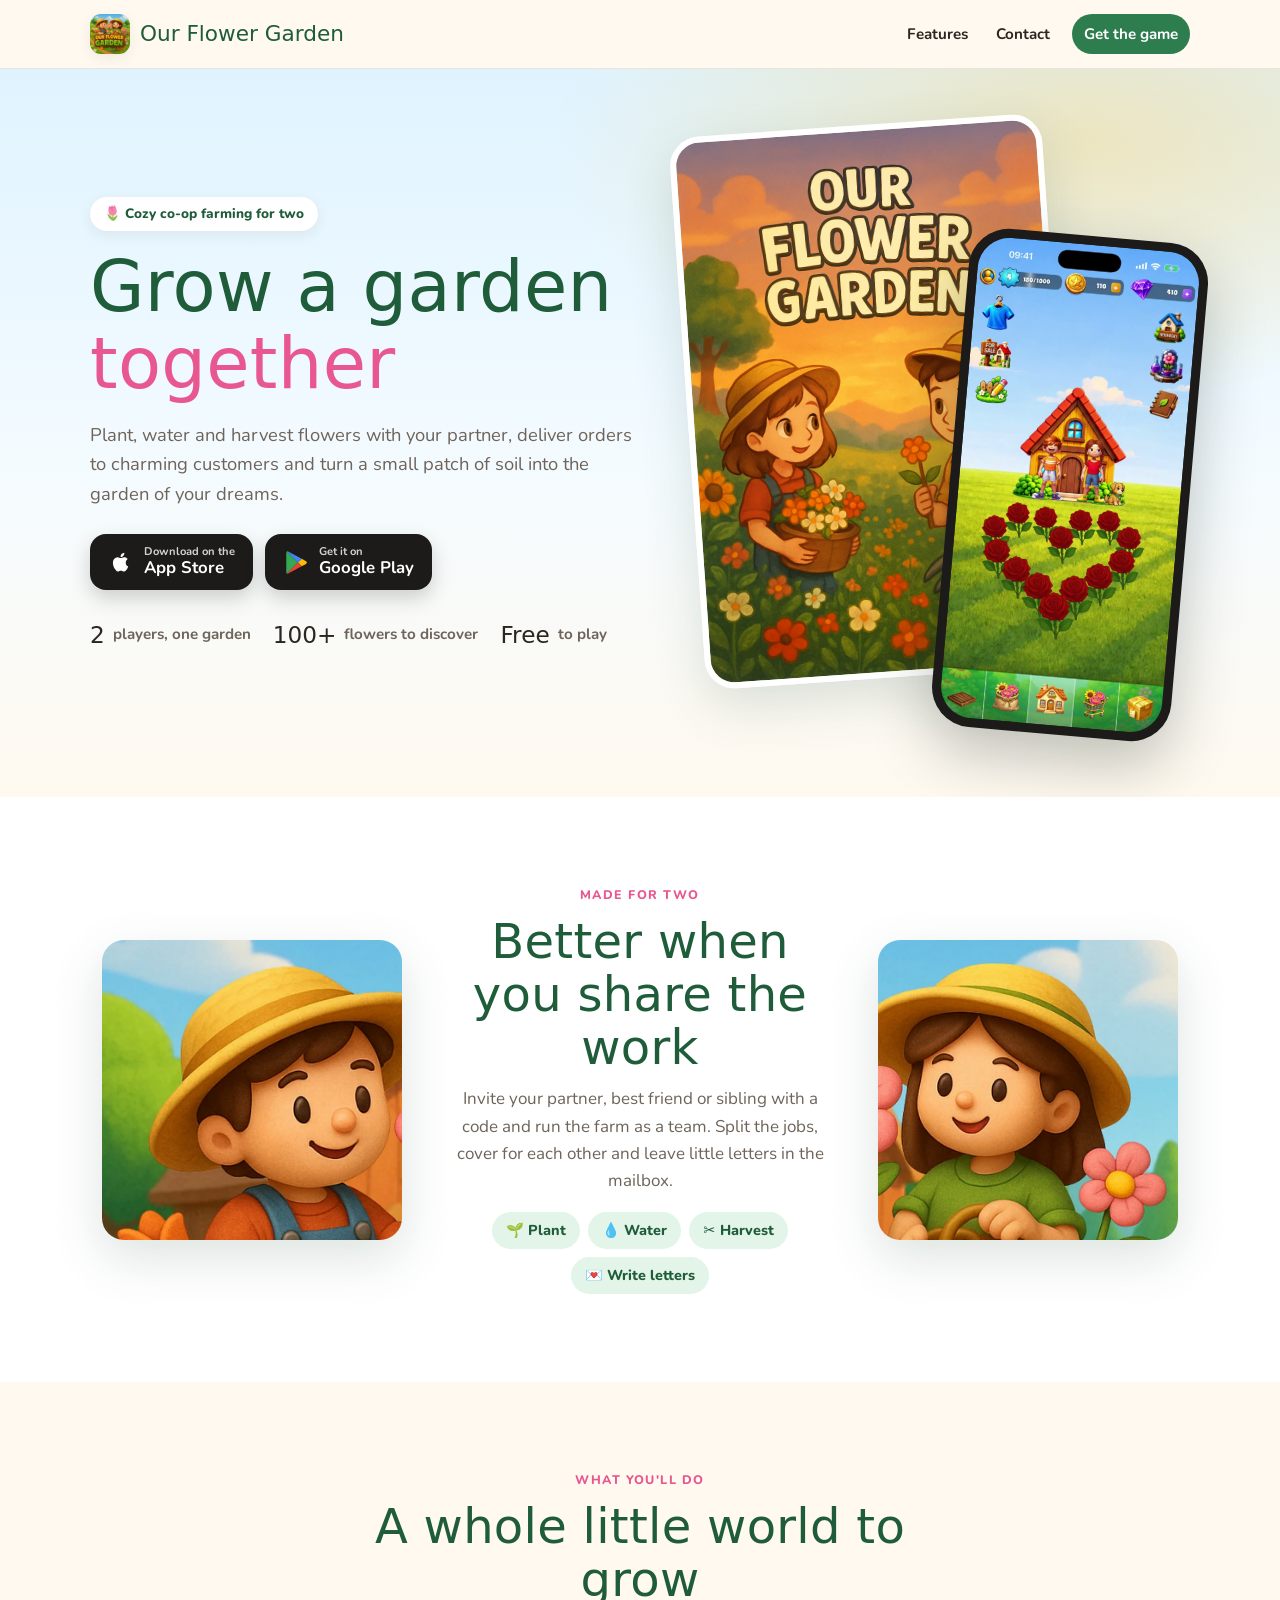
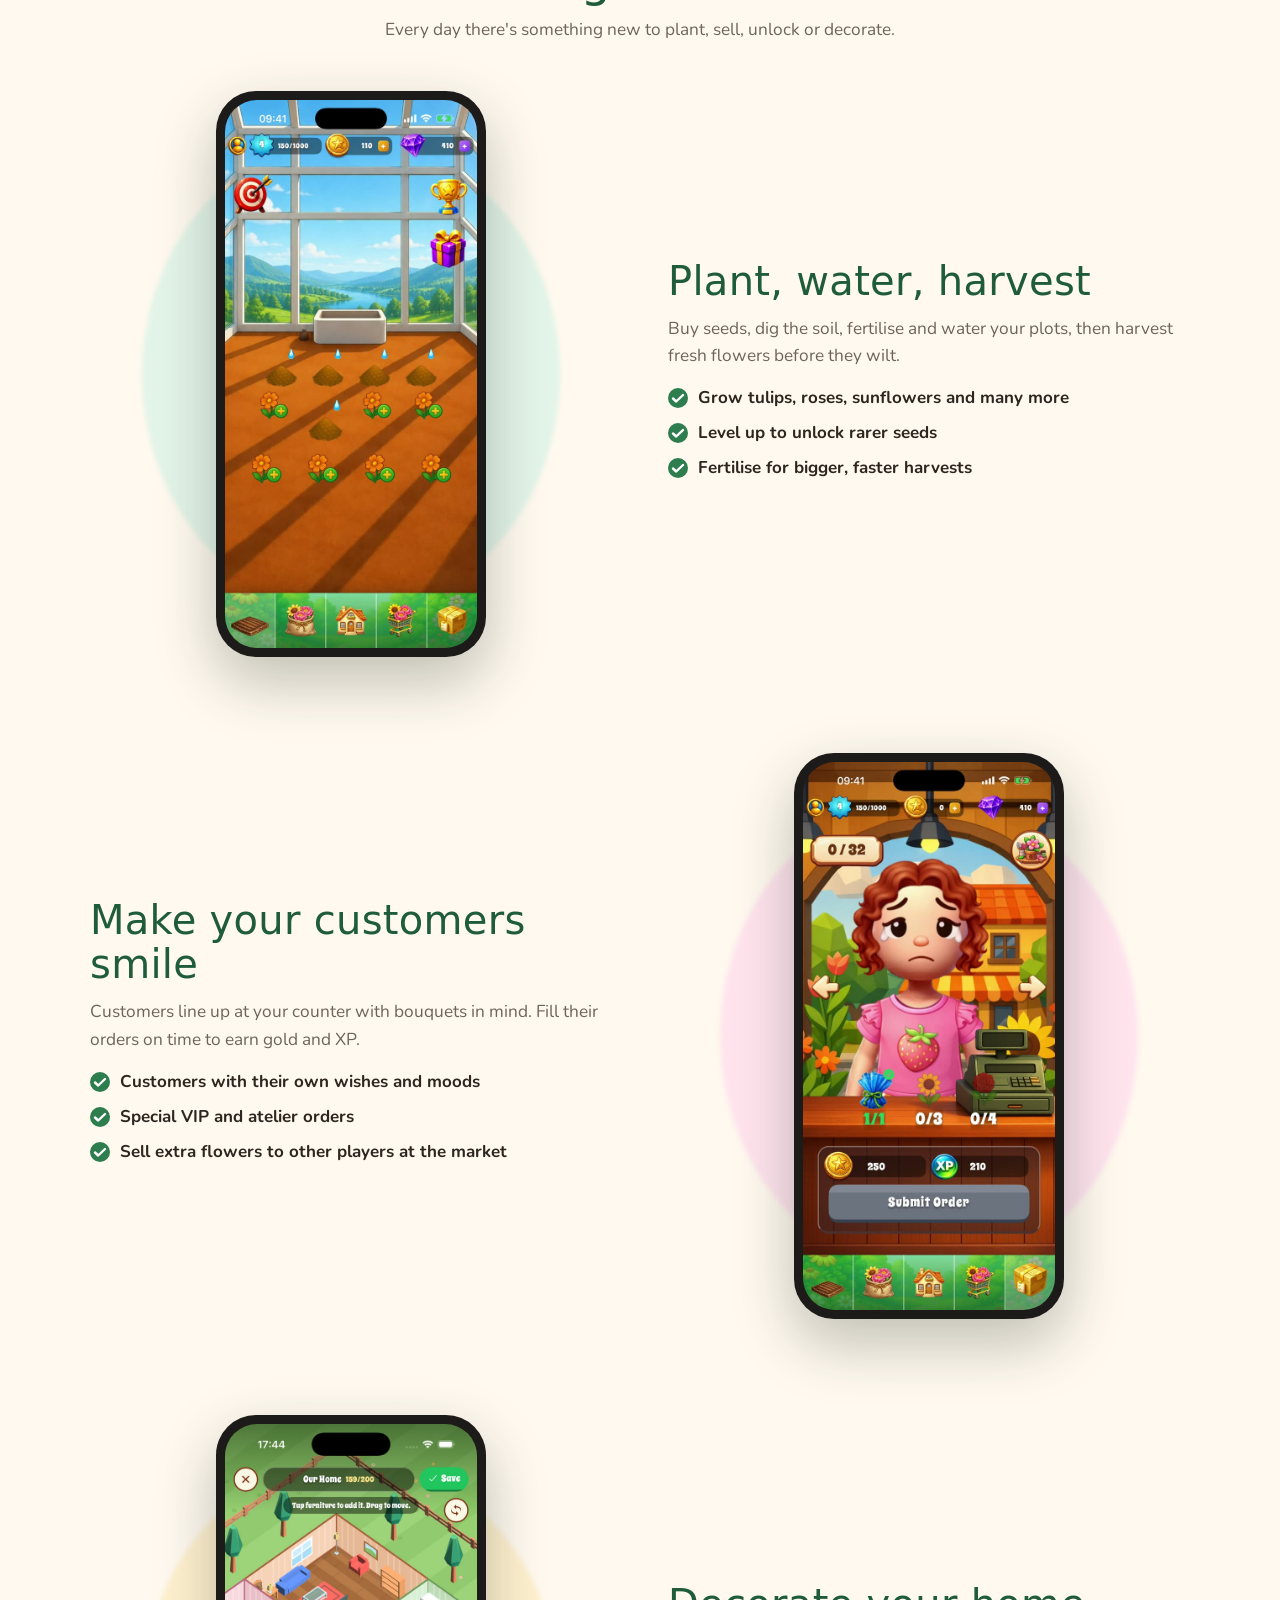
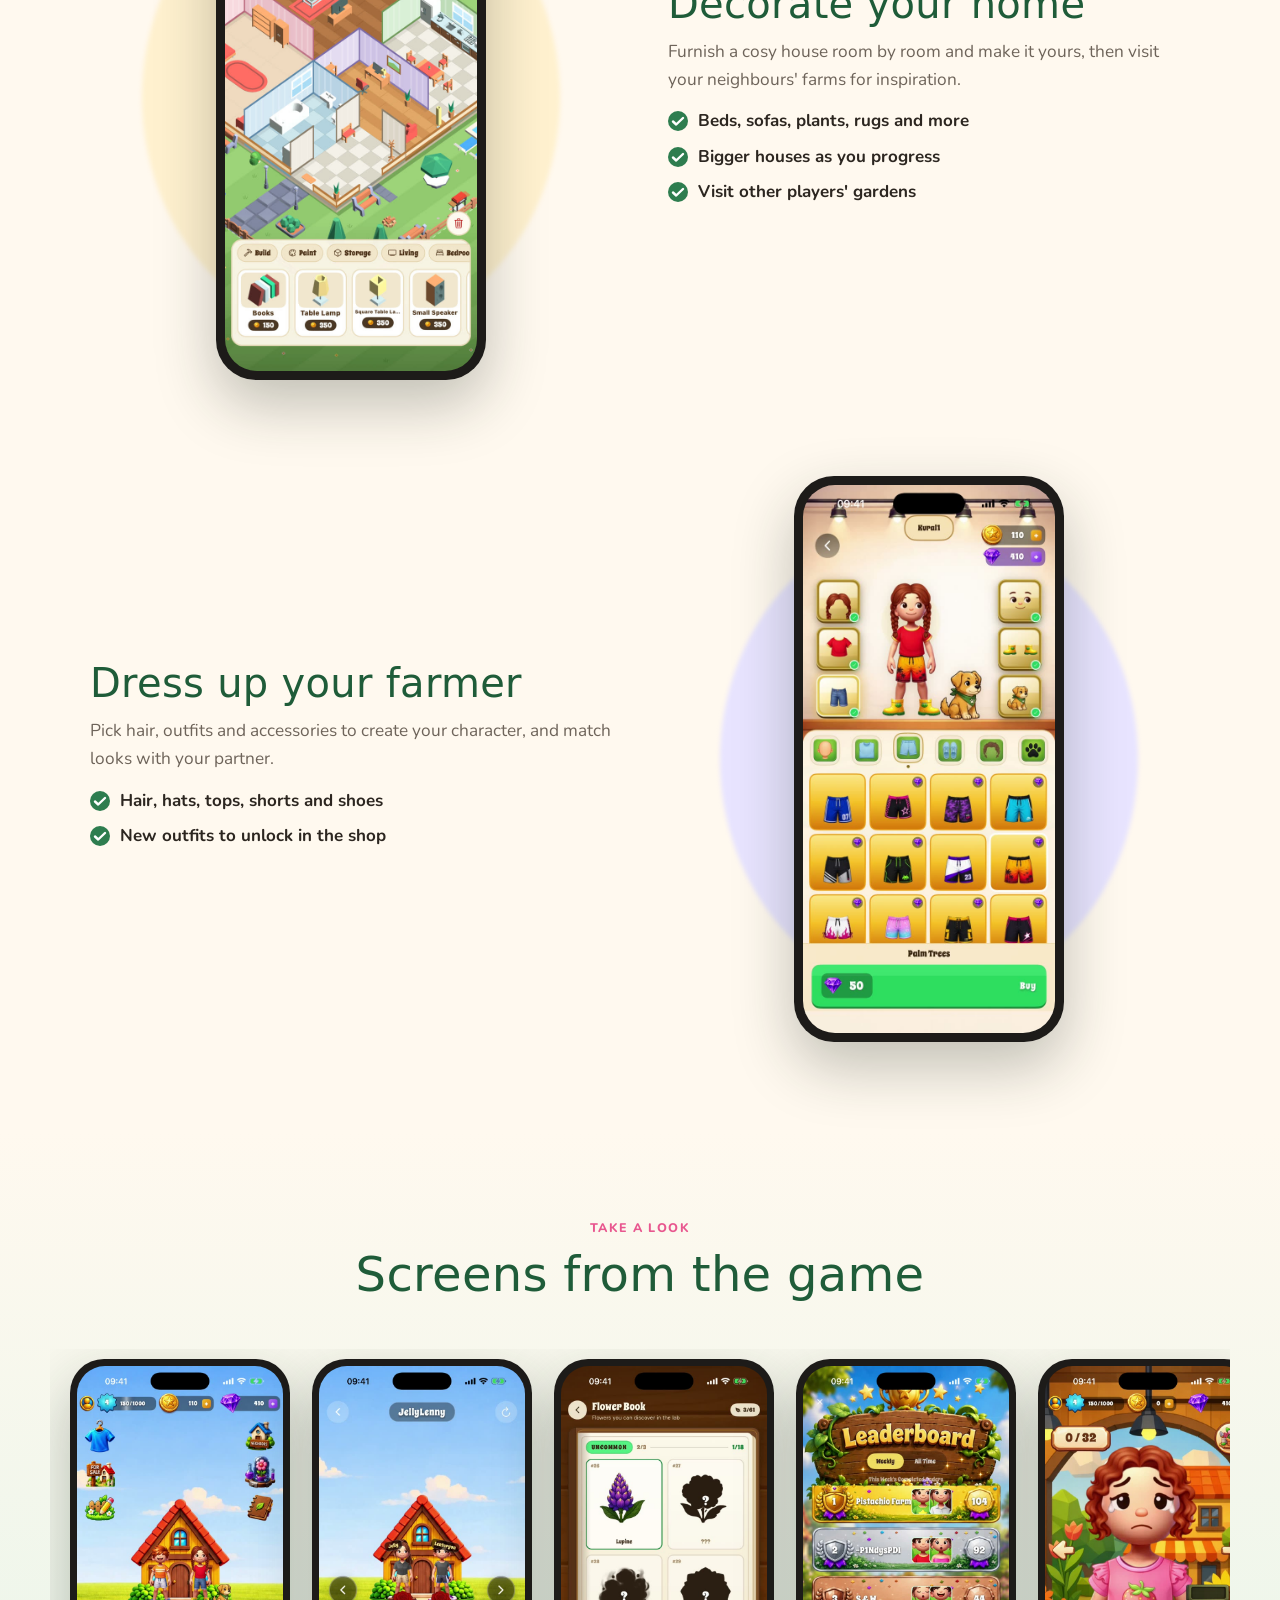
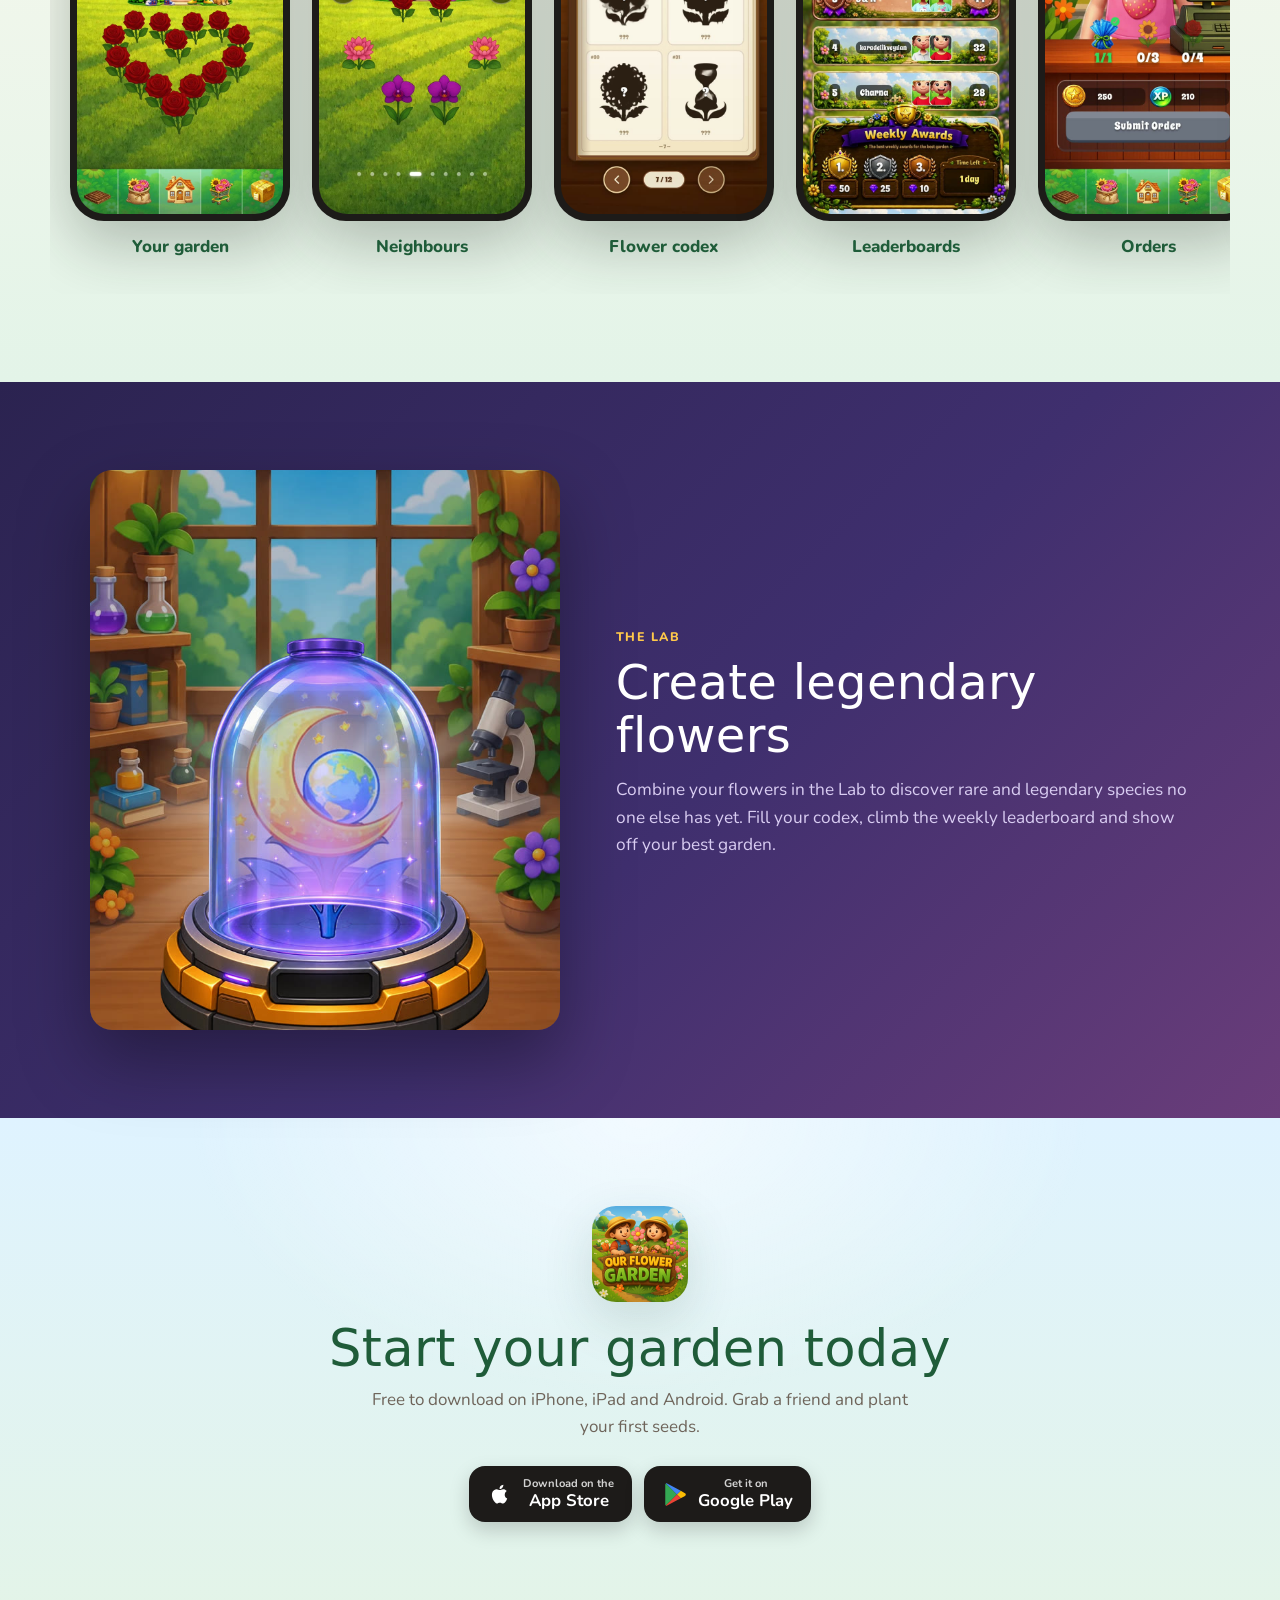
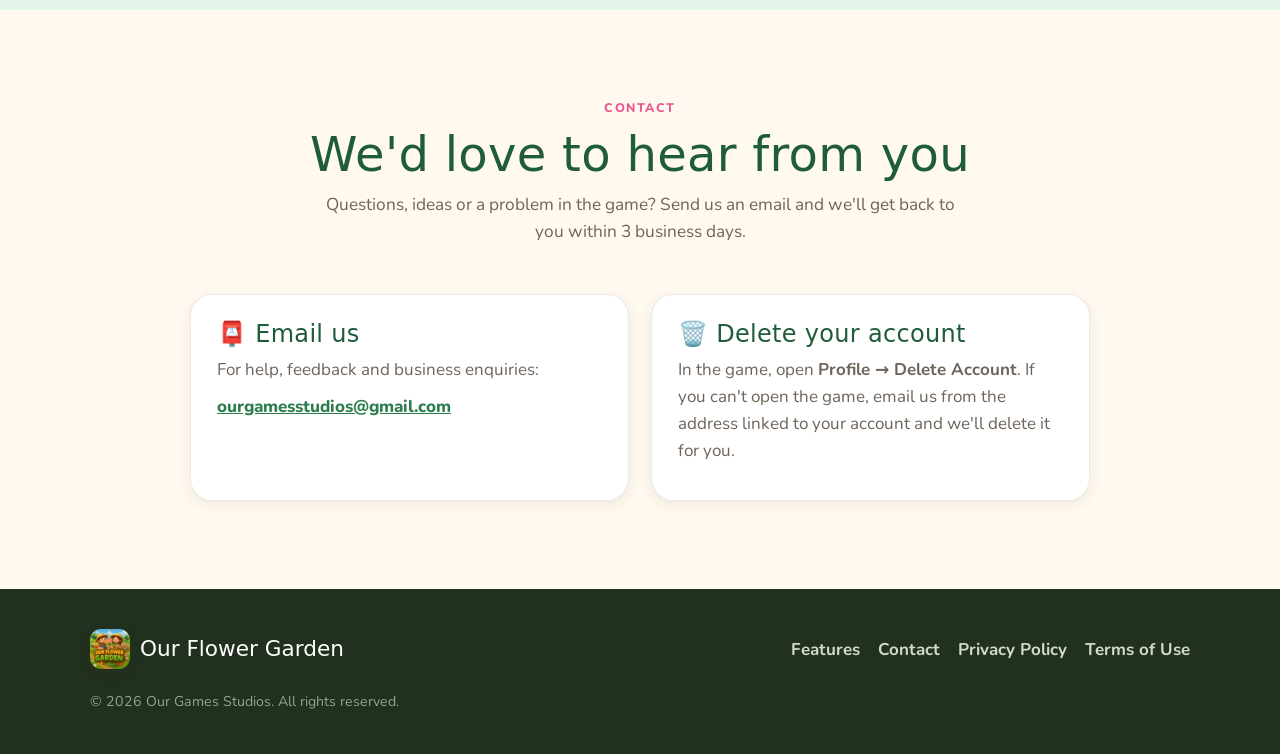
==== commit 52d39f83: "Redesign site: new home page, restyled legal pages, support page removed - index.html rebuilt: hero " ====
--- a/index.html
+++ b/index.html
@@ -3,79 +3,241 @@
 <head>
   <meta charset="UTF-8" />
   <meta name="viewport" content="width=device-width, initial-scale=1.0"/>
-  <title>Our Flower Garden – Home</title>
+  <title>Our Flower Garden – Grow a garden together</title>
+  <meta name="description" content="Our Flower Garden is a cozy co-op farming game for two. Plant, water and harvest flowers with your partner, fill orders, decorate your house and discover more than 100 flowers.">
+  <meta property="og:title" content="Our Flower Garden – Grow a garden together">
+  <meta property="og:description" content="A cozy co-op flower farming game for two. Free on iPhone and Android.">
+  <meta property="og:image" content="https://ourgamesstudios.github.io/img/hero-art.jpg">
+  <meta property="og:type" content="website">
+  <link rel="icon" type="image/png" href="./logo.png">
+  <link rel="apple-touch-icon" href="./logo.png">
+  <link rel="preconnect" href="https://fonts.googleapis.com">
   <link rel="preconnect" href="https://fonts.gstatic.com" crossorigin>
-  <link href="https://fonts.googleapis.com/css2?family=Poppins:wght@400;600;700&family=Inter:wght@400;600&display=swap" rel="stylesheet">
+  <link href="https://fonts.googleapis.com/css2?family=Chewy&family=Nunito:wght@400;700;800&display=swap" rel="stylesheet">
   <link rel="stylesheet" href="./styles.css" />
-  <meta name="description" content="Share the work with a friend, grow and harvest flowers, complete orders and unlock new flowers. Join the world of Our Flower Garden!">
 </head>
 <body>
   <header class="site-header">
     <div class="container nav">
       <a class="brand" href="./index.html">
-        <img class="brand-logo" src="./logo.png" alt="Our Flower Garden Logo"/>
+        <img src="./logo.png" alt="" width="40" height="40">
         <span>Our Flower Garden</span>
       </a>
       <nav class="menu">
-        <a href="./support.html">Support</a>
+        <a href="#features">Features</a>
+        <a href="#contact">Contact</a>
+        <a class="pill" href="#download">Get the game</a>
+      </nav>
+    </div>
+  </header>
+
+  <main>
+    <section class="hero">
+      <div class="container hero-inner">
+        <div class="hero-text">
+          <span class="eyebrow">🌷 Cozy co-op farming for two</span>
+          <h1>Grow a garden <em>together</em></h1>
+          <p class="lead">
+            Plant, water and harvest flowers with your partner, deliver orders to charming customers
+            and turn a small patch of soil into the garden of your dreams.
+          </p>
+          <div class="stores">
+            <a class="btn btn-store" href="https://apps.apple.com/app/our-flower-garden/id6751162291" target="_blank" rel="noopener">
+              <svg viewBox="0 0 24 24" fill="currentColor" aria-hidden="true"><path d="M16.37 12.6c-.02-2.2 1.8-3.26 1.88-3.31-1.03-1.5-2.62-1.7-3.18-1.73-1.35-.14-2.64.8-3.33.8-.69 0-1.74-.78-2.87-.76-1.47.02-2.83.86-3.59 2.18-1.53 2.66-.39 6.6 1.1 8.76.73 1.06 1.6 2.24 2.73 2.2 1.1-.05 1.51-.71 2.84-.71 1.32 0 1.7.71 2.86.69 1.18-.02 1.93-1.07 2.65-2.13.84-1.22 1.18-2.41 1.2-2.47-.03-.01-2.3-.88-2.29-3.52zM14.2 6.13c.6-.74 1.01-1.75.9-2.77-.87.04-1.93.58-2.55 1.31-.56.64-1.05 1.68-.92 2.67.97.08 1.96-.49 2.57-1.21z"/></svg>
+              <span><small>Download on the</small><strong>App Store</strong></span>
+            </a>
+            <a class="btn btn-store" href="https://play.google.com/store/apps/details?id=com.bahakaradagli.ourflowergarden" target="_blank" rel="noopener">
+              <svg viewBox="0 0 24 24" aria-hidden="true"><path fill="#34a853" d="M3.6 2.3l10.2 10.2L3.6 22.7c-.36-.2-.6-.6-.6-1.05V3.35c0-.45.24-.85.6-1.05z"/><path fill="#fbbc04" d="M17.3 9l-3.5 3.5 3.5 3.5 3.95-2.25c.98-.56.98-1.94 0-2.5z"/><path fill="#4285f4" d="M3.6 2.3c.33-.2.76-.22 1.15 0L17.3 9l-3.5 3.5z"/><path fill="#ea4335" d="M13.8 12.5l3.5 3.5-12.55 6.7c-.39.22-.82.2-1.15 0z"/></svg>
+              <span><small>Get it on</small><strong>Google Play</strong></span>
+            </a>
+          </div>
+          <ul class="facts">
+            <li><b>2</b> players, one garden</li>
+            <li><b>100+</b> flowers to discover</li>
+            <li><b>Free</b> to play</li>
+          </ul>
+        </div>
+        <div class="hero-visual">
+          <img class="hero-art" src="./img/hero-art.jpg" alt="Two farmers holding baskets of flowers under the Our Flower Garden logo" width="900" height="1350">
+          <div class="phone"><img src="./img/garden.jpg" alt="A heart-shaped flower bed in front of the farmhouse" width="600" height="1304"></div>
+        </div>
+      </div>
+    </section>
+
+    <section class="section duo">
+      <div class="container duo-grid">
+        <div class="duo-card"><img src="./img/boy.jpg" alt="Smiling farmer boy in a straw hat" width="700" height="742" loading="lazy"></div>
+        <div class="duo-text">
+          <span class="kicker">Made for two</span>
+          <h2>Better when you share the work</h2>
+          <p>
+            Invite your partner, best friend or sibling with a code and run the farm as a team.
+            Split the jobs, cover for each other and leave little letters in the mailbox.
+          </p>
+          <ul class="roles">
+            <li>🌱 Plant</li>
+            <li>💧 Water</li>
+            <li>✂️ Harvest</li>
+            <li>💌 Write letters</li>
+          </ul>
+        </div>
+        <div class="duo-card"><img src="./img/girl.jpg" alt="Smiling farmer girl holding flowers" width="700" height="832" loading="lazy"></div>
+      </div>
+    </section>
+
+    <section class="section" id="features">
+      <div class="container">
+        <div class="section-head">
+          <span class="kicker">What you'll do</span>
+          <h2>A whole little world to grow</h2>
+          <p>Every day there's something new to plant, sell, unlock or decorate.</p>
+        </div>
+
+        <div class="features">
+          <article class="feature">
+            <div class="feature-media" style="--blob:#e3f4e8">
+              <div class="phone"><img src="./img/farm.jpg" alt="Garden plots ready for planting" width="600" height="1304" loading="lazy"></div>
+            </div>
+            <div class="feature-text">
+              <h3>Plant, water, harvest</h3>
+              <p>Buy seeds, dig the soil, fertilise and water your plots, then harvest fresh flowers before they wilt.</p>
+              <ul class="ticks">
+                <li>Grow tulips, roses, sunflowers and many more</li>
+                <li>Level up to unlock rarer seeds</li>
+                <li>Fertilise for bigger, faster harvests</li>
+              </ul>
+            </div>
+          </article>
+
+          <article class="feature">
+            <div class="feature-media" style="--blob:#ffe4ee">
+              <div class="phone"><img src="./img/orders.jpg" alt="A customer at the counter waiting for a flower order" width="600" height="1304" loading="lazy"></div>
+            </div>
+            <div class="feature-text">
+              <h3>Make your customers smile</h3>
+              <p>Customers line up at your counter with bouquets in mind. Fill their orders on time to earn gold and XP.</p>
+              <ul class="ticks">
+                <li>Customers with their own wishes and moods</li>
+                <li>Special VIP and atelier orders</li>
+                <li>Sell extra flowers to other players at the market</li>
+              </ul>
+            </div>
+          </article>
+
+          <article class="feature">
+            <div class="feature-media" style="--blob:#fff1cf">
+              <div class="phone"><img src="./img/house.jpg" alt="A cosy decorated house interior" width="600" height="1304" loading="lazy"></div>
+            </div>
+            <div class="feature-text">
+              <h3>Decorate your home</h3>
+              <p>Furnish a cosy house room by room and make it yours, then visit your neighbours' farms for inspiration.</p>
+              <ul class="ticks">
+                <li>Beds, sofas, plants, rugs and more</li>
+                <li>Bigger houses as you progress</li>
+                <li>Visit other players' gardens</li>
+              </ul>
+            </div>
+          </article>
+
+          <article class="feature">
+            <div class="feature-media" style="--blob:#e8e4ff">
+              <div class="phone"><img src="./img/dressup.jpg" alt="Character dress-up screen with outfits" width="600" height="1304" loading="lazy"></div>
+            </div>
+            <div class="feature-text">
+              <h3>Dress up your farmer</h3>
+              <p>Pick hair, outfits and accessories to create your character, and match looks with your partner.</p>
+              <ul class="ticks">
+                <li>Hair, hats, tops, shorts and shoes</li>
+                <li>New outfits to unlock in the shop</li>
+              </ul>
+            </div>
+          </article>
+        </div>
+      </div>
+    </section>
+
+    <section class="section gallery-band">
+      <div class="section-head container">
+        <span class="kicker">Take a look</span>
+        <h2>Screens from the game</h2>
+      </div>
+      <div class="gallery">
+        <figure><div class="phone"><img src="./img/garden.jpg" alt="Heart-shaped flower bed" width="600" height="1304" loading="lazy"></div><figcaption>Your garden</figcaption></figure>
+        <figure><div class="phone"><img src="./img/neighbors.jpg" alt="Visiting a neighbour's farm" width="600" height="1304" loading="lazy"></div><figcaption>Neighbours</figcaption></figure>
+        <figure><div class="phone"><img src="./img/codex.jpg" alt="Flower collection book" width="600" height="1304" loading="lazy"></div><figcaption>Flower codex</figcaption></figure>
+        <figure><div class="phone"><img src="./img/leaderboard.jpg" alt="Weekly leaderboard" width="600" height="1304" loading="lazy"></div><figcaption>Leaderboards</figcaption></figure>
+        <figure><div class="phone"><img src="./img/orders.jpg" alt="Customer order" width="600" height="1304" loading="lazy"></div><figcaption>Orders</figcaption></figure>
+        <figure><div class="phone"><img src="./img/house.jpg" alt="House interior" width="600" height="1304" loading="lazy"></div><figcaption>Your house</figcaption></figure>
+      </div>
+    </section>
+
+    <section class="section lab">
+      <div class="container lab-inner">
+        <img src="./img/lab.jpg" alt="A glowing legendary flower inside a glass dome in the lab" width="700" height="1244" loading="lazy">
+        <div>
+          <span class="kicker">The Lab</span>
+          <h2>Create legendary flowers</h2>
+          <p>
+            Combine your flowers in the Lab to discover rare and legendary species no one else has yet.
+            Fill your codex, climb the weekly leaderboard and show off your best garden.
+          </p>
+        </div>
+      </div>
+    </section>
+
+    <section class="section cta-band" id="download">
+      <div class="container">
+        <img class="icon" src="./logo.png" alt="Our Flower Garden app icon" width="96" height="96" loading="lazy">
+        <h2>Start your garden today</h2>
+        <p>Free to download on iPhone, iPad and Android. Grab a friend and plant your first seeds.</p>
+        <div class="stores">
+          <a class="btn btn-store" href="https://apps.apple.com/app/our-flower-garden/id6751162291" target="_blank" rel="noopener">
+            <svg viewBox="0 0 24 24" fill="currentColor" aria-hidden="true"><path d="M16.37 12.6c-.02-2.2 1.8-3.26 1.88-3.31-1.03-1.5-2.62-1.7-3.18-1.73-1.35-.14-2.64.8-3.33.8-.69 0-1.74-.78-2.87-.76-1.47.02-2.83.86-3.59 2.18-1.53 2.66-.39 6.6 1.1 8.76.73 1.06 1.6 2.24 2.73 2.2 1.1-.05 1.51-.71 2.84-.71 1.32 0 1.7.71 2.86.69 1.18-.02 1.93-1.07 2.65-2.13.84-1.22 1.18-2.41 1.2-2.47-.03-.01-2.3-.88-2.29-3.52zM14.2 6.13c.6-.74 1.01-1.75.9-2.77-.87.04-1.93.58-2.55 1.31-.56.64-1.05 1.68-.92 2.67.97.08 1.96-.49 2.57-1.21z"/></svg>
+            <span><small>Download on the</small><strong>App Store</strong></span>
+          </a>
+          <a class="btn btn-store" href="https://play.google.com/store/apps/details?id=com.bahakaradagli.ourflowergarden" target="_blank" rel="noopener">
+            <svg viewBox="0 0 24 24" aria-hidden="true"><path fill="#34a853" d="M3.6 2.3l10.2 10.2L3.6 22.7c-.36-.2-.6-.6-.6-1.05V3.35c0-.45.24-.85.6-1.05z"/><path fill="#fbbc04" d="M17.3 9l-3.5 3.5 3.5 3.5 3.95-2.25c.98-.56.98-1.94 0-2.5z"/><path fill="#4285f4" d="M3.6 2.3c.33-.2.76-.22 1.15 0L17.3 9l-3.5 3.5z"/><path fill="#ea4335" d="M13.8 12.5l3.5 3.5-12.55 6.7c-.39.22-.82.2-1.15 0z"/></svg>
+            <span><small>Get it on</small><strong>Google Play</strong></span>
+          </a>
+        </div>
+      </div>
+    </section>
+
+    <section class="section" id="contact">
+      <div class="container">
+        <div class="section-head">
+          <span class="kicker">Contact</span>
+          <h2>We'd love to hear from you</h2>
+          <p>Questions, ideas or a problem in the game? Send us an email and we'll get back to you within 3 business days.</p>
+        </div>
+        <div class="contact-grid">
+          <div class="card">
+            <h3>📮 Email us</h3>
+            <p>For help, feedback and business enquiries:</p>
+            <a href="mailto:ourgamesstudios@gmail.com">ourgamesstudios@gmail.com</a>
+          </div>
+          <div class="card" id="delete-account">
+            <h3>🗑️ Delete your account</h3>
+            <p>In the game, open <strong>Profile → Delete Account</strong>. If you can't open the game, email us from the address linked to your account and we'll delete it for you.</p>
+          </div>
+        </div>
+      </div>
+    </section>
+  </main>
+
+  <footer class="site-footer">
+    <div class="container footer-inner">
+      <a class="brand" href="./index.html">
+        <img src="./logo.png" alt="" width="40" height="40">
+        <span>Our Flower Garden</span>
+      </a>
+      <nav class="footer-menu">
+        <a href="#features">Features</a>
+        <a href="#contact">Contact</a>
         <a href="./privacy.html">Privacy Policy</a>
         <a href="./terms.html">Terms of Use</a>
       </nav>
-    </div>
-  </header>
-
-  <section class="hero">
-    <div class="container hero-inner">
-      <div class="hero-text">
-        <h1>Build Your Garden, Grow It <span class="highlight">Together</span>!</h1>
-        <p>
-          Split the roles with a friend: plant, water and harvest flowers, and deliver orders on time.
-          Unlock new flowers as you earn and turn your garden into a legendary greenhouse!
-        </p>
-        <div class="cta">
-          <a class="btn primary" href="./support.html">Get Support</a>
-          <a class="btn ghost" href="./privacy.html">Privacy Policy</a>
-        </div>
-      </div>
-      <div class="hero-visual">
-        <img src="https://images.unsplash.com/photo-1490750967868-88aa4486c946?q=80&w=900&auto=format&fit=crop" alt="Colorful flowers" />
-        <div class="flower-chip">🌷 Tulip</div>
-        <div class="flower-chip chip-2">🌼 Daisy</div>
-        <div class="flower-chip chip-3">🌺 Peony</div>
-      </div>
-    </div>
-    <div class="petals"></div>
-  </section>
-
-  <section class="features">
-    <div class="container grid-3">
-      <div class="feature-card">
-        <div class="icon">🌱</div>
-        <h3>Play as a Team</h3>
-        <p>Divide the work with a friend: one waters, the other harvests, and the orders keep flowing.</p>
-      </div>
-      <div class="feature-card">
-        <div class="icon">🛠️</div>
-        <h3>Build Your Garden</h3>
-        <p>Pick your seeds, design your layout and build your own flower empire.</p>
-      </div>
-      <div class="feature-card">
-        <div class="icon">🌸</div>
-        <h3>New Species</h3>
-        <p>Unlock rare flowers as you progress and make your garden one of a kind.</p>
-      </div>
-    </div>
-  </section>
-
-  <footer class="site-footer">
-    <div class="container footer-inner">
-      <p>© 2026 Our Flower Garden • All Rights Reserved</p>
-      <nav class="footer-menu">
-        <a href="./index.html">Home</a>
-        <a href="./support.html">Support</a>
-        <a href="./privacy.html">Privacy Policy</a>
-        <a href="./terms.html">Terms of Use</a>
-      </nav>
+      <small>© 2026 Our Games Studios. All rights reserved.</small>
     </div>
   </footer>
 </body>
--- a/styles.css
+++ b/styles.css
@@ -1,213 +1,261 @@
 :root{
-  --bg:#fff7fb;                 /* çok açık pembe/cream tabanı */
-  --bg-2:#fff;                  /* kart/beyaz taban */
-  --text:#2b2b2b;
-  --muted:#6b6b6b;
-  --primary:#e2519d;            /* pembe */
-  --primary-2:#9a6dfc;          /* lavanta */
-  --accent:#57c78f;             /* yumuşak yeşil */
-  --yellow:#ffd66e;
-  --shadow: 0 10px 30px rgba(154,109,252,.18);
-  --radius:16px;
+  --sky:#dff3ff;
+  --sky-2:#f4fbff;
+  --cream:#fff9ef;
+  --paper:#ffffff;
+  --leaf:#2e7d4f;
+  --leaf-dark:#1f5c39;
+  --leaf-soft:#e3f4e8;
+  --wood:#8a5a34;
+  --petal:#e8578f;
+  --petal-soft:#ffe4ee;
+  --sun:#ffc84a;
+  --ink:#2c2620;
+  --muted:#6e645a;
+  --line:rgba(60,40,20,.10);
+  --shadow-sm:0 4px 14px rgba(60,40,20,.08);
+  --shadow:0 18px 50px rgba(46,90,60,.16);
+  --radius:22px;
+  --display:"Chewy", "Comic Sans MS", system-ui, sans-serif;
+  --body:"Nunito", system-ui, -apple-system, "Segoe UI", Roboto, sans-serif;
+  color-scheme: light;
 }
 
 *{box-sizing:border-box}
+html{scroll-behavior:smooth}
 html,body{margin:0;padding:0}
 body{
-  font-family: "Inter", system-ui, -apple-system, Segoe UI, Roboto, Arial, sans-serif;
-  color:var(--text);
-  background:
-    radial-gradient(1200px 600px at 10% 0%, rgba(226,81,157,.15), transparent 60%),
-    radial-gradient(1000px 700px at 90% 10%, rgba(154,109,252,.12), transparent 60%),
-    linear-gradient(180deg, var(--bg), #fff);
-}
+  font-family:var(--body);
+  font-size:17px;
+  line-height:1.6;
+  color:var(--ink);
+  background:var(--cream);
+  -webkit-font-smoothing:antialiased;
+}
+img{max-width:100%;height:auto;display:block}
+a{color:var(--leaf)}
+h1,h2,h3{font-family:var(--display);font-weight:400;letter-spacing:.3px;line-height:1.1;margin:0}
+.container{max-width:1140px;margin:0 auto;padding:0 20px}
 
 /* Header */
 .site-header{
-  position:sticky; top:0; z-index:50;
-  background: rgba(255,255,255,.7);
-  backdrop-filter: blur(8px);
-  border-bottom: 1px solid rgba(0,0,0,.05);
-}
-.container{max-width:1100px;margin:0 auto;padding:0 20px}
-.nav{display:flex;align-items:center;justify-content:space-between;min-height:64px}
-.brand{display:flex;gap:10px;align-items:center;text-decoration:none;color:var(--text);font-weight:700}
-.brand-logo{width:36px;height:36px;border-radius:10px;object-fit:cover;box-shadow: var(--shadow)}
+  position:sticky;top:0;z-index:50;
+  background:rgba(255,249,239,.82);
+  backdrop-filter:saturate(1.4) blur(10px);
+  -webkit-backdrop-filter:saturate(1.4) blur(10px);
+  border-bottom:1px solid var(--line);
+}
+.nav{display:flex;align-items:center;justify-content:space-between;gap:16px;min-height:68px}
+.brand{display:flex;align-items:center;gap:10px;text-decoration:none;color:var(--ink)}
+.brand img{width:40px;height:40px;border-radius:11px;box-shadow:var(--shadow-sm)}
+.brand span{font-family:var(--display);font-size:1.35rem;color:var(--leaf-dark)}
+.menu{display:flex;align-items:center;gap:4px}
 .menu a{
-  text-decoration:none; color:var(--text);
-  padding:10px 14px; border-radius:10px; font-weight:600;
-}
-.menu a:hover,.menu a.active{background: rgba(226,81,157,.12);}
+  text-decoration:none;color:var(--ink);font-weight:700;font-size:.95rem;
+  padding:8px 12px;border-radius:999px;
+}
+.menu a:hover{background:var(--leaf-soft)}
+.menu a.active{background:var(--leaf-soft);color:var(--leaf-dark)}
+.menu a.pill{background:var(--leaf);color:#fff;margin-left:6px}
+.menu a.pill:hover{background:var(--leaf-dark)}
+
+/* Buttons */
+.btn{
+  display:inline-flex;align-items:center;gap:10px;
+  text-decoration:none;font-weight:800;border-radius:16px;
+  padding:12px 18px;transition:transform .15s ease, box-shadow .15s ease;
+}
+.btn:hover{transform:translateY(-2px)}
+.btn svg{width:26px;height:26px;flex:none}
+.btn small{display:block;font-size:.7rem;font-weight:700;opacity:.8;line-height:1.1}
+.btn strong{display:block;font-size:1.05rem;line-height:1.15}
+.btn-store{background:#1d1b19;color:#fff;box-shadow:0 8px 20px rgba(0,0,0,.18)}
+.btn-store:hover{box-shadow:0 12px 26px rgba(0,0,0,.24)}
+.btn-light{background:#fff;color:var(--ink);box-shadow:var(--shadow-sm)}
+.stores{display:flex;flex-wrap:wrap;gap:12px}
 
 /* Hero */
 .hero{
-  position:relative; overflow:hidden;
-  padding:64px 0 40px;
-}
-.hero-inner{display:grid;gap:28px;grid-template-columns:1.1fr .9fr;align-items:center}
-.hero-text h1{
-  font-family:"Poppins",sans-serif;
-  font-size:clamp(28px, 4vw, 42px);
-  line-height:1.15; margin:0 0 12px;
-}
-.highlight{
-  background: linear-gradient(90deg, var(--primary), var(--primary-2));
-  -webkit-background-clip:text;background-clip:text;color:transparent;
-}
-.hero-text p{color:var(--muted);margin:0 0 18px;max-width:48ch}
-.cta{display:flex;gap:12px;flex-wrap:wrap}
-.btn{
-  border:none; cursor:pointer; font-weight:700; border-radius:12px;
-  padding:12px 16px; text-decoration:none; display:inline-flex; align-items:center; justify-content:center;
-}
-.btn.primary{
-  background: linear-gradient(90deg, var(--primary), var(--primary-2));
-  color:#fff; box-shadow: var(--shadow);
-}
-.btn.ghost{
-  color:var(--primary); background:#fff; border:1px solid rgba(226,81,157,.35);
-}
-.btn.full{width:100%}
-.btn.primary:hover{filter:saturate(1.1) brightness(1.02)}
-.btn.ghost:hover{background:rgba(226,81,157,.08)}
-
-.hero-visual{
-  position:relative;
-  border-radius:20px; overflow:hidden; box-shadow: var(--shadow);
-}
-.hero-visual img{display:block;width:100%;height:auto}
-.flower-chip{
-  position:absolute; left:16px; bottom:16px;
-  background:#fff; color:var(--text); padding:8px 12px; border-radius:999px; font-weight:700;
-  box-shadow: var(--shadow);
-}
-.chip-2{left:auto; right:16px; bottom:16px}
-.chip-3{left:16px; bottom:auto; top:16px}
-
-/* floating petals (decorative) */
-.petals{
-  pointer-events:none; position:absolute; inset:0;
+  position:relative;overflow:hidden;
   background:
-    url('https://raw.githubusercontent.com/encharm/Font-Awesome-SVG-PNG/master/white/svg/flower.svg') no-repeat -120px 40% / 120px,
-    url('https://raw.githubusercontent.com/encharm/Font-Awesome-SVG-PNG/master/white/svg/flower.svg') no-repeat 102% 10% / 100px;
-  opacity:.05;
-}
-
-/* Features */
-.features{padding:28px 0 8px}
-.grid-3{display:grid;gap:16px;grid-template-columns:repeat(3, 1fr)}
-.feature-card{
-  background:var(--bg-2); border-radius:var(--radius); padding:20px; box-shadow: var(--shadow)
-}
-.icon{font-size:28px;margin-bottom:8px}
-.feature-card h3{margin:6px 0 6px;font-family:"Poppins",sans-serif}
-.feature-card p{margin:0;color:var(--muted)}
-
-/* Market */
-.market{padding:42px 0 64px}
-.market h2{
-  font-size:clamp(22px, 3.5vw, 32px);
-  margin:0 0 6px; font-family:"Poppins",sans-serif;
-}
-.section-sub{color:var(--muted);margin:0 0 16px}
-.cards{
-  display:grid; gap:18px;
-  grid-template-columns: repeat(3, 1fr);
-}
-.card{
-  background:var(--bg-2); border-radius:18px; overflow:hidden; box-shadow: var(--shadow);
-  display:flex; flex-direction:column;
-}
-.card img{width:100%; height:180px; object-fit:cover}
-.card-body{padding:16px}
-.card-body h3{margin:0 0 6px}
-.card-body p{margin:0 0 10px; color:var(--muted)}
-.card-meta{display:flex; gap:8px; flex-wrap:wrap; margin-bottom:12px}
-.pill{
-  background:linear-gradient(90deg, #ffe6f4, #f0e7ff);
-  color:#6a3c5f; border:1px solid rgba(226,81,157,.25);
-  padding:6px 10px; border-radius:999px; font-size:12px; font-weight:700;
-}
-.card-cta{display:flex; align-items:center; justify-content:space-between}
-.price{font-weight:800; color:#3a2d53}
-.note{margin-top:14px;color:var(--muted);font-size:.95rem}
-
-/* Support page specifics */
-.support-body{
+    radial-gradient(60% 50% at 85% 10%, rgba(255,200,74,.35), transparent 70%),
+    linear-gradient(180deg, var(--sky) 0%, var(--sky-2) 55%, var(--cream) 100%);
+  padding:56px 0 72px;
+}
+.hero-inner{display:grid;grid-template-columns:1.05fr .95fr;gap:40px;align-items:center}
+.eyebrow{
+  display:inline-flex;align-items:center;gap:8px;
+  background:#fff;color:var(--leaf-dark);font-weight:800;font-size:.85rem;
+  padding:6px 14px;border-radius:999px;box-shadow:var(--shadow-sm);margin-bottom:18px;
+}
+.hero h1{font-size:clamp(2.6rem, 6vw, 4.4rem);color:var(--leaf-dark);margin-bottom:16px}
+.hero h1 em{font-style:normal;color:var(--petal)}
+.hero .lead{font-size:1.15rem;color:var(--muted);max-width:34em;margin:0 0 26px}
+.facts{display:flex;flex-wrap:wrap;gap:10px 22px;margin:26px 0 0;padding:0;list-style:none;color:var(--muted);font-weight:700;font-size:.95rem}
+.facts li{display:flex;align-items:center;gap:8px}
+.facts b{font-family:var(--display);font-weight:400;font-size:1.45rem;color:var(--ink)}
+
+.hero-visual{position:relative;min-height:600px}
+.hero-art{
+  position:absolute;right:130px;top:0;width:min(380px, 74%);
+  border-radius:30px;overflow:hidden;box-shadow:var(--shadow);
+  transform:rotate(-4deg);border:6px solid #fff;
+}
+.hero-visual .phone{position:absolute;right:0;top:110px;width:240px;transform:rotate(5deg)}
+
+/* Phone mockup */
+.phone{
+  background:#1d1b19;border-radius:40px;padding:9px;
+  box-shadow:0 24px 60px rgba(30,40,30,.28);
+}
+.phone img{border-radius:32px;width:100%;height:auto}
+
+/* Sections */
+section{scroll-margin-top:76px}
+.section{padding:88px 0}
+.section-head{text-align:center;max-width:660px;margin:0 auto 48px}
+.section-head h2{font-size:clamp(2rem, 4.5vw, 3rem);color:var(--leaf-dark);margin-bottom:10px}
+.section-head p{color:var(--muted);margin:0;font-size:1.08rem}
+.kicker{display:block;font-weight:800;color:var(--petal);text-transform:uppercase;letter-spacing:.12em;font-size:.78rem;margin-bottom:10px}
+
+/* Duo */
+.duo{background:var(--paper)}
+.duo-grid{display:grid;grid-template-columns:1fr 1.2fr 1fr;gap:32px;align-items:center}
+.duo-card{border-radius:var(--radius);overflow:hidden;box-shadow:var(--shadow);max-width:300px;width:100%;justify-self:center}
+.duo-card img{aspect-ratio:1/1;object-fit:cover;object-position:top}
+.duo-text{text-align:center}
+.duo-text h2{font-size:clamp(2rem, 4.5vw, 3rem);color:var(--leaf-dark);margin-bottom:12px}
+.duo-text p{color:var(--muted);margin:0 0 18px}
+.roles{display:flex;justify-content:center;flex-wrap:wrap;gap:8px;padding:0;margin:0;list-style:none}
+.roles li{background:var(--leaf-soft);color:var(--leaf-dark);font-weight:800;font-size:.9rem;padding:7px 14px;border-radius:999px}
+
+/* Feature rows */
+.features{display:flex;flex-direction:column;gap:96px}
+.feature{display:grid;grid-template-columns:1fr 1fr;gap:56px;align-items:center}
+.feature:nth-child(even) .feature-media{order:2}
+.feature-media{display:flex;justify-content:center;position:relative}
+.feature-media::before{
+  content:"";position:absolute;inset:8% 10%;border-radius:50%;
+  background:var(--blob, var(--leaf-soft));filter:blur(2px);z-index:0;
+}
+.feature-media .phone{width:270px;position:relative;z-index:1}
+.feature-text h3{font-size:clamp(1.8rem, 3.5vw, 2.5rem);color:var(--leaf-dark);margin-bottom:12px}
+.feature-text p{color:var(--muted);margin:0 0 14px;font-size:1.08rem}
+.ticks{list-style:none;padding:0;margin:0}
+.ticks li{position:relative;padding-left:30px;margin:8px 0;font-weight:700}
+.ticks li::before{
+  content:"";position:absolute;left:0;top:4px;width:20px;height:20px;border-radius:50%;
+  background:var(--leaf) url("data:image/svg+xml,%3Csvg xmlns='http://www.w3.org/2000/svg' viewBox='0 0 20 20'%3E%3Cpath d='M5 10.5l3.2 3L15 7' fill='none' stroke='%23fff' stroke-width='2.4' stroke-linecap='round' stroke-linejoin='round'/%3E%3C/svg%3E") center/100% no-repeat;
+}
+
+/* Gallery */
+.gallery-band{background:linear-gradient(180deg, var(--cream), var(--leaf-soft))}
+.gallery{
+  display:flex;gap:22px;overflow-x:auto;scroll-snap-type:x mandatory;
+  padding:10px 20px 34px;margin:0 auto;max-width:1180px;
+  scrollbar-width:thin;
+}
+.gallery figure{margin:0;flex:0 0 220px;scroll-snap-align:center;text-align:center}
+.gallery .phone{border-radius:34px;padding:7px}
+.gallery .phone img{border-radius:28px}
+.gallery figcaption{margin-top:12px;font-weight:800;color:var(--leaf-dark)}
+
+/* Lab */
+.lab{
+  background:linear-gradient(135deg, #2b2350 0%, #3f2f6e 55%, #6a3d7a 100%);
+  color:#f3ecff;
+}
+.lab-inner{display:grid;grid-template-columns:.9fr 1.1fr;gap:56px;align-items:center}
+.lab img{border-radius:var(--radius);box-shadow:0 30px 70px rgba(0,0,0,.35);max-height:560px;object-fit:cover;width:100%}
+.lab h2{font-size:clamp(2rem, 4.5vw, 3rem);color:#fff;margin-bottom:14px}
+.lab p{color:#d9cdf2;font-size:1.08rem;margin:0 0 14px}
+.lab .kicker{color:var(--sun)}
+
+/* CTA */
+.cta-band{
+  text-align:center;
   background:
-    radial-gradient(1200px 600px at 8% 0%, rgba(87,199,143,.18), transparent 60%),
-    radial-gradient(1000px 700px at 92% 4%, rgba(226,81,157,.12), transparent 60%),
-    linear-gradient(180deg, var(--bg), #fff);
-}
-.support-wrapper{max-width:900px;margin:0 auto;padding:32px 20px}
-.support-hero{text-align:center;margin-top:12px;margin-bottom:18px}
-.support-hero h1{font-family:"Poppins",sans-serif;font-size:clamp(24px, 4vw, 36px);margin:0 0 8px}
-.support-hero p{color:var(--muted);margin:0}
-.support-form-area{
-  display:grid; gap:18px; grid-template-columns: 1.1fr .9fr;
-  align-items:start; margin-top:18px;
-}
-.support-form{
-  background:var(--bg-2); border-radius:var(--radius); padding:20px; box-shadow: var(--shadow)
-}
-.support-form label{display:flex; flex-direction:column; gap:6px; margin-bottom:12px; font-weight:600}
-.support-form input,.support-form textarea{
-  padding:12px 14px; border:1px solid rgba(0,0,0,.08);
-  border-radius:12px; font-size:16px; outline:none;
-  background:#fff;
-}
-.support-form input:focus,.support-form textarea:focus{
-  border-color: rgba(154,109,252,.45); box-shadow: 0 0 0 4px rgba(154,109,252,.12);
-}
-.info-box{
-  background:linear-gradient(180deg, #fff, #fff9fd);
-  border:1px solid rgba(226,81,157,.25);
-  border-radius:var(--radius); padding:20px; box-shadow: var(--shadow)
-}
-.info-box a{color:var(--primary); text-decoration:underline; font-weight:700}
-
-/* Legal pages (privacy / terms) */
-.legal-wrapper{max-width:820px}
+    radial-gradient(50% 80% at 50% 0%, rgba(255,255,255,.6), transparent 70%),
+    linear-gradient(180deg, var(--sky), var(--leaf-soft));
+}
+.cta-band img.icon{width:96px;height:96px;border-radius:24px;margin:0 auto 18px;box-shadow:var(--shadow)}
+.cta-band h2{font-size:clamp(2.1rem, 5vw, 3.2rem);color:var(--leaf-dark);margin-bottom:10px}
+.cta-band p{color:var(--muted);margin:0 auto 26px;max-width:32em}
+.cta-band .stores{justify-content:center}
+
+/* Contact */
+.contact-grid{display:grid;grid-template-columns:repeat(2, 1fr);gap:22px;max-width:900px;margin:0 auto}
+.card{background:var(--paper);border:1px solid var(--line);border-radius:var(--radius);padding:26px;box-shadow:var(--shadow-sm)}
+.card h3{font-size:1.5rem;color:var(--leaf-dark);margin-bottom:8px}
+.card p{margin:0 0 10px;color:var(--muted)}
+.card a{font-weight:800;overflow-wrap:anywhere}
+
+/* Footer */
+.site-footer{background:#22301f;color:#cfdccb;padding:40px 0}
+.footer-inner{display:flex;flex-wrap:wrap;align-items:center;justify-content:space-between;gap:16px}
+.site-footer .brand span{color:#fff}
+.footer-menu{display:flex;flex-wrap:wrap;gap:6px 18px}
+.footer-menu a{color:#cfdccb;text-decoration:none;font-weight:700}
+.footer-menu a:hover{color:#fff}
+.site-footer small{display:block;width:100%;color:#93a58e;margin-top:6px}
+
+/* Legal pages */
+.legal-hero{
+  background:linear-gradient(180deg, var(--sky), var(--cream));
+  padding:56px 0 40px;text-align:center;
+}
+.legal-hero h1{font-size:clamp(2.4rem, 6vw, 3.6rem);color:var(--leaf-dark);margin-bottom:8px}
+.legal-hero p{color:var(--muted);margin:0;font-weight:700}
+.legal-wrapper{max-width:780px;margin:0 auto;padding:0 20px 80px}
 .legal-doc{
-  background:linear-gradient(180deg, #fff, #fff9fd);
-  border:1px solid rgba(226,81,157,.25);
-  border-radius:var(--radius); padding:24px; box-shadow: var(--shadow);
-  margin-bottom:24px; scroll-margin-top:80px;
-}
-.legal-doc h1{font-family:"Poppins",sans-serif;font-size:clamp(24px, 4vw, 32px);margin:0 0 4px}
-.legal-doc h2{font-family:"Poppins",sans-serif;font-size:1.08rem;margin:22px 0 6px}
-.legal-doc .updated{color:var(--muted);margin:0 0 10px;font-size:.92rem}
-.legal-doc p{margin:6px 0}
-.legal-doc ul{margin:6px 0;padding-left:22px}
-.legal-doc li{margin:5px 0;line-height:1.6}
-.legal-doc a{overflow-wrap:anywhere}
-
-/* Footer */
-.site-footer{border-top:1px solid rgba(0,0,0,.06); background:#fff}
-.footer-inner{display:flex; align-items:center; justify-content:space-between; min-height:64px}
-.footer-menu a{
-  text-decoration:none; color:var(--text); font-weight:600; padding:8px 10px; border-radius:8px;
-}
-.footer-menu a:hover{background: rgba(154,109,252,.12)}
-
-/* Utilities */
-h1,h2,h3{color:#2b1c3f}
-a{color:var(--primary)}
-p{line-height:1.6}
+  background:var(--paper);border:1px solid var(--line);border-radius:var(--radius);
+  padding:36px 40px;box-shadow:var(--shadow-sm);
+}
+.legal-doc > h1, .legal-doc > .updated{display:none}
+.legal-doc h2{
+  font-family:var(--body);font-weight:800;font-size:1.15rem;color:var(--leaf-dark);
+  margin:30px 0 8px;padding-top:22px;border-top:1px solid var(--line);
+}
+.legal-doc h2:first-of-type{margin-top:0;padding-top:0;border-top:0}
+.legal-doc p{margin:8px 0}
+.legal-doc ul{margin:8px 0;padding-left:22px}
+.legal-doc li{margin:7px 0}
+.legal-doc li::marker{color:var(--leaf)}
+.legal-doc a{font-weight:700;overflow-wrap:anywhere}
+.legal-switch{text-align:center;margin-top:28px;color:var(--muted)}
+.legal-switch a{font-weight:800}
 
 /* Responsive */
-@media (max-width: 980px){
-  .hero-inner{grid-template-columns:1fr}
-  .support-form-area{grid-template-columns:1fr}
-  .cards{grid-template-columns: repeat(2, 1fr);}
+@media (max-width: 960px){
+  .hero-inner{grid-template-columns:1fr;text-align:center}
+  .hero .lead{margin-left:auto;margin-right:auto}
+  .hero .stores,.facts{justify-content:center}
+  .hero-visual{min-height:470px;max-width:520px;width:100%;margin:0 auto}
+  .hero-art{right:auto;left:0;width:66%}
+  .hero-visual .phone{width:44%;max-width:220px}
+  .duo-grid{grid-template-columns:1fr 1fr}
+  .duo-text{grid-column:1 / -1;order:-1}
+  .feature,.lab-inner{grid-template-columns:1fr;gap:32px}
+  .feature:nth-child(even) .feature-media{order:0}
+  .feature-text{text-align:center}
+  .ticks{display:inline-block;text-align:left}
+  .lab-inner{text-align:center}
+  .lab img{max-height:420px}
 }
 @media (max-width: 640px){
-  .grid-3{grid-template-columns:1fr}
-  .nav{flex-wrap:wrap;gap:4px;padding:8px 0}
-  .menu{display:flex;flex-wrap:wrap;gap:2px}
-  .menu a{padding:8px 10px;font-size:.95rem}
-  .footer-inner{flex-direction:column;gap:4px;padding:12px 0}
-  .footer-menu{display:flex;flex-wrap:wrap;justify-content:center}
-  .legal-doc{padding:18px 16px}
-  .cards{grid-template-columns:1fr}
-}
+  body{font-size:16px}
+  .menu a:not(.pill){display:none}
+  .nav{min-height:60px;gap:10px}
+  .brand img{width:34px;height:34px}
+  .brand span{font-size:1.15rem;white-space:nowrap}
+  .menu a.pill{white-space:nowrap;padding:8px 14px;margin-left:0}
+  .section{padding:64px 0}
+  .features{gap:64px}
+  .hero{padding:36px 0 56px}
+  .hero-visual{min-height:390px}
+  .feature-media .phone{width:230px}
+  .contact-grid{grid-template-columns:1fr}
+  .legal-doc{padding:24px 20px}
+  .footer-inner{flex-direction:column;text-align:center}
+  .footer-menu{justify-content:center}
+}
